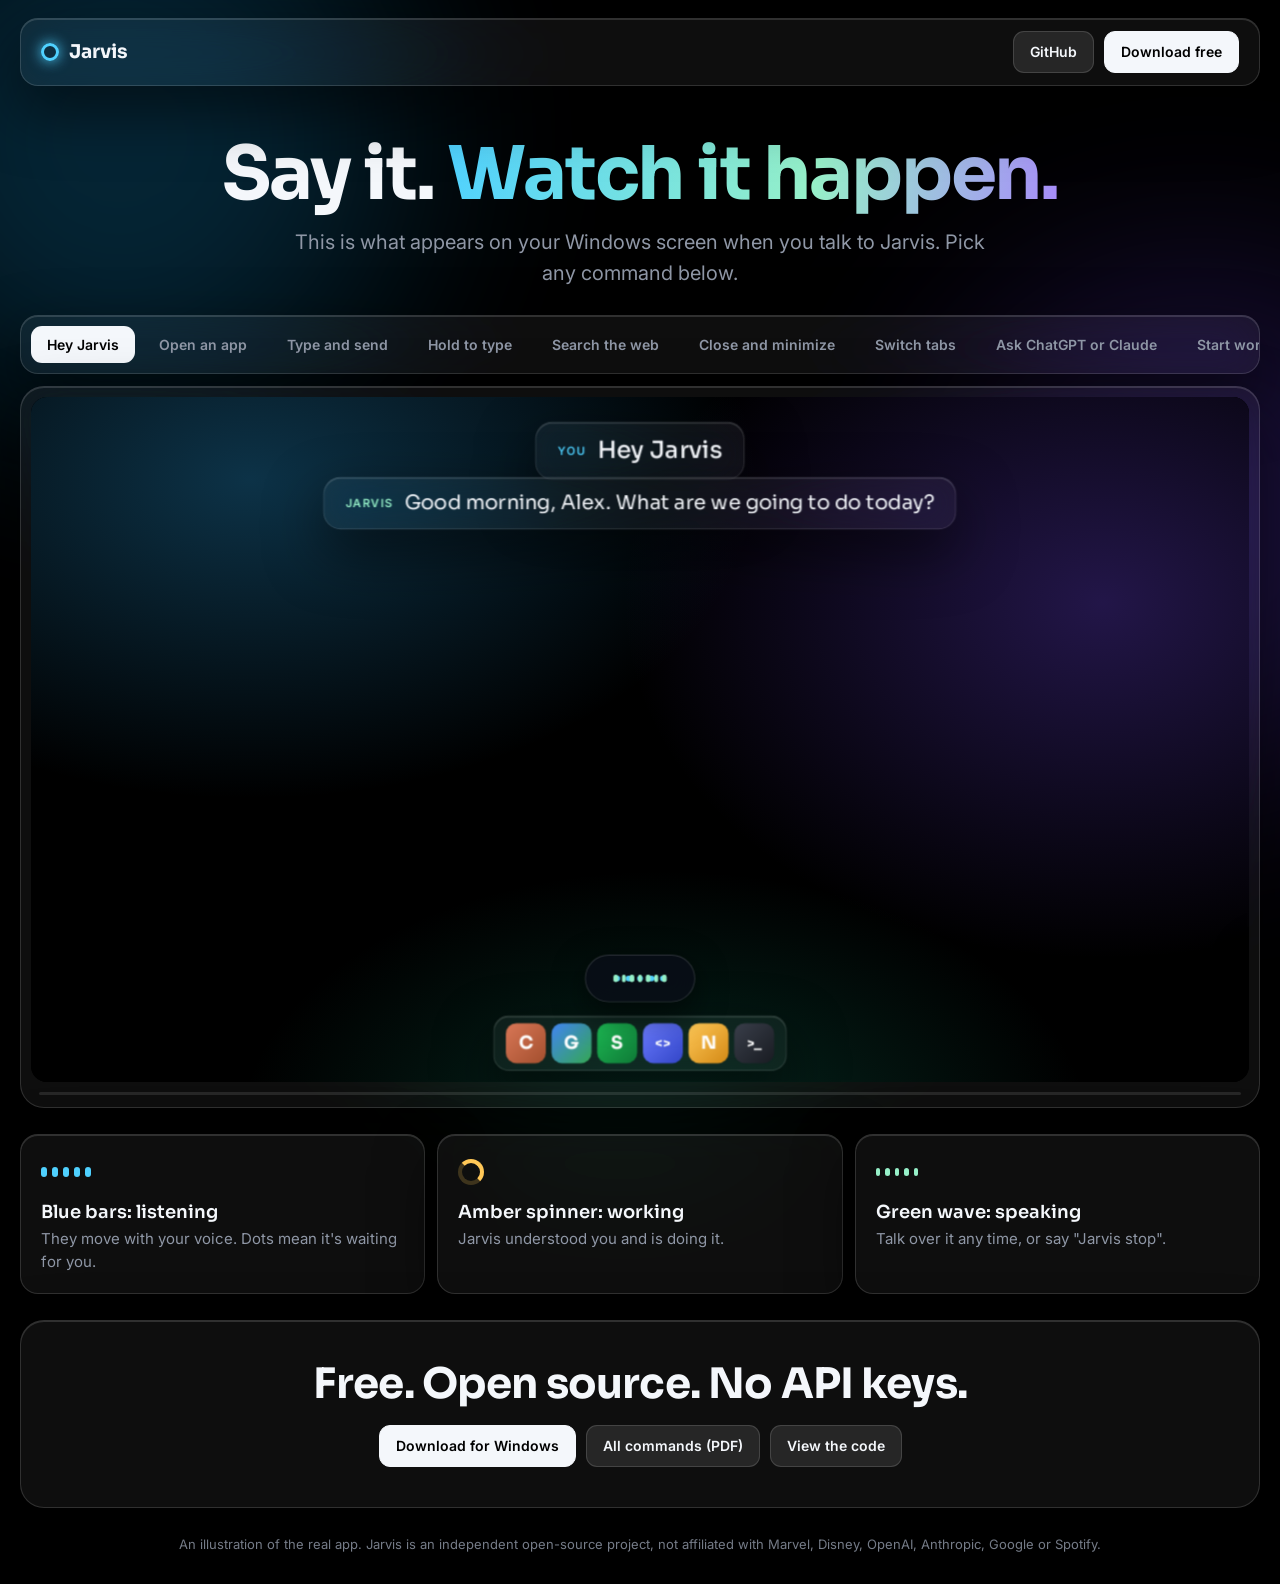
==== index.html @ 327cbf97 "Initial public release Co-Authored-By: Claude Opus 5.5 <noreply@anthropic.com>" ====
<!doctype html>
<html lang="en">
<head>
<meta charset="utf-8">
<meta name="viewport" content="width=device-width, initial-scale=1">
<title>How Jarvis works: a voice assistant for Windows</title>
<meta name="description" content="See what happens on your screen when you talk to Jarvis, the free open-source voice assistant for Windows.">
<meta property="og:title" content="See Jarvis in action">
<meta property="og:description" content="Say it. Watch it happen. A free, open-source voice assistant for Windows.">
<meta property="og:type" content="website">
<link rel="preconnect" href="https://fonts.googleapis.com">
<link rel="preconnect" href="https://fonts.gstatic.com" crossorigin>
<link href="https://fonts.googleapis.com/css2?family=Sora:wght@300;400;600;700&family=Inter:wght@400;500;600&display=swap" rel="stylesheet">
<style>
:root{--cyan:#4fd1ff;--amber:#ffc857;--mint:#96f0c8;--violet:#a78bfa;--text:#f4f7fb;--muted:#8f97a6;--glass:rgba(255,255,255,.055);--glass-2:rgba(255,255,255,.1);--edge:rgba(255,255,255,.14)}
*{box-sizing:border-box}
html{background:#000}
body{margin:0;background:#000;color:var(--text);font:400 16px/1.55 Inter,system-ui,sans-serif;overflow-x:hidden}
a{color:inherit;text-decoration:none}
.orb{position:fixed;border-radius:50%;filter:blur(110px);opacity:.34;pointer-events:none;z-index:0;animation:drift 22s ease-in-out infinite alternate}
.orb.a{width:560px;height:560px;background:#0f6d9c;left:-160px;top:-140px}
.orb.b{width:520px;height:520px;background:#4b2ea8;right:-180px;top:30vh;animation-delay:-8s}
.orb.c{width:420px;height:420px;background:#0d7a5f;left:32vw;bottom:-200px;animation-delay:-14s}
@keyframes drift{to{transform:translate(70px,50px) scale(1.14)}}
.page{position:relative;z-index:1;width:min(1240px,100% - 32px);margin-inline:auto}
.glass{background:var(--glass);border:1px solid var(--edge);backdrop-filter:blur(22px) saturate(1.4);-webkit-backdrop-filter:blur(22px) saturate(1.4);box-shadow:inset 0 1px 0 rgba(255,255,255,.14),0 24px 60px rgba(0,0,0,.55)}
nav{display:flex;justify-content:space-between;align-items:center;margin-top:18px;padding:12px 20px;border-radius:18px}
.brand{display:flex;gap:10px;align-items:center;font:700 19px Sora,sans-serif}
.dot{width:18px;height:18px;border-radius:50%;border:3.5px solid var(--cyan);box-shadow:0 0 14px var(--cyan)}
nav div.r{display:flex;gap:10px;align-items:center}
.btn{display:inline-block;padding:9px 16px;border-radius:11px;font-weight:600;font-size:14px;border:1px solid var(--edge);background:var(--glass-2)}
.btn:hover{border-color:var(--cyan)}
.btn.solid{background:var(--text);color:#000;border-color:var(--text)}
.btn.solid:hover{background:var(--cyan);border-color:var(--cyan)}
header.top{text-align:center;padding:50px 0 26px}
h1{font:700 clamp(38px,6.4vw,74px)/1.04 Sora,sans-serif;letter-spacing:-.03em;margin:0}
h1 span{background:linear-gradient(100deg,var(--cyan),var(--mint) 60%,var(--violet));-webkit-background-clip:text;background-clip:text;color:transparent}
header.top p{color:var(--muted);font-size:clamp(16px,2vw,20px);margin:14px auto 0;max-width:36em}

.rail{display:flex;gap:8px;overflow-x:auto;padding:10px;border-radius:18px;margin-bottom:12px;scrollbar-width:none}
.rail::-webkit-scrollbar{display:none}
.chip{flex:none;font:600 14px Inter,sans-serif;color:var(--muted);padding:9px 15px;border-radius:11px;border:1px solid transparent;background:none;cursor:pointer;white-space:nowrap}
.chip:hover{color:var(--text)}
.chip.on{color:#000;background:var(--text)}

.frame{border-radius:24px;padding:10px;position:relative}
.viewport{position:relative;width:100%;aspect-ratio:16/9;overflow:hidden;border-radius:16px;background:#000}
#stage{position:absolute;left:0;top:0;width:1280px;height:720px;transform-origin:0 0;overflow:hidden;background:radial-gradient(760px 480px at 18% 12%,rgba(30,120,170,.42),transparent 70%),radial-gradient(700px 520px at 88% 30%,rgba(95,60,200,.36),transparent 72%),radial-gradient(640px 400px at 52% 108%,rgba(20,140,110,.3),transparent 70%),#000}
.caps{display:none;padding:10px 8px 2px;min-height:78px}
.caps p{margin:0 0 4px;font:500 17px/1.3 Sora,sans-serif;opacity:0;transition:opacity .2s}
.caps p.on{opacity:1}
.caps small{display:inline-block;width:56px;font:600 11px Inter,sans-serif;letter-spacing:.08em;text-transform:uppercase}
.caps .y small{color:var(--cyan)}.caps .j small{color:var(--mint)}
.progress{height:3px;border-radius:3px;background:rgba(255,255,255,.1);margin:10px 8px 2px;overflow:hidden}
.progress i{display:block;height:100%;width:0;background:linear-gradient(90deg,var(--cyan),var(--mint))}

.taskbar{position:absolute;left:50%;bottom:12px;transform:translateX(-50%);display:flex;gap:6px;padding:7px 12px;border-radius:16px;z-index:40;height:58px;align-items:center}
.ico{position:relative;width:42px;height:42px;border-radius:11px;display:grid;place-items:center;font:700 19px Sora,sans-serif;color:#fff;transition:transform .25s,box-shadow .25s}
.ico::after{content:"";position:absolute;bottom:-5px;left:50%;width:0;height:3px;border-radius:3px;background:#fff;transform:translateX(-50%);transition:width .25s,background .25s}
.ico.run::after{width:7px;background:rgba(255,255,255,.55)}
.ico.act::after{width:18px;background:var(--cyan)}
.ico.bump{animation:bump .55s}
@keyframes bump{40%{transform:translateY(-11px) scale(1.12)}}

#pill{position:absolute;left:50%;bottom:84px;width:116px;height:50px;margin-left:-58px;border-radius:99px;z-index:60;background:rgba(9,14,24,.82);border:1px solid rgba(255,255,255,.16);backdrop-filter:blur(14px);box-shadow:0 10px 34px rgba(0,0,0,.6);display:grid;place-items:center;transition:opacity .25s,transform .25s;opacity:0;transform:translateY(10px) scale(.92)}
#pill.show{opacity:1;transform:none}
#pill>div{grid-area:1/1;display:flex;gap:6px;align-items:center;opacity:0;transition:opacity .15s}
#pill.quiet .bars,#pill.voice .bars,#pill.working .arc,#pill.speaking .wave{opacity:1}
.bars i{display:block;width:6px;height:6px;border-radius:6px;background:var(--cyan);transition:height .12s}
#pill.quiet .bars i{animation:breathe 1.5s ease-in-out infinite}
#pill.voice .bars i{animation:talk .42s ease-in-out infinite alternate}
.bars i:nth-child(2){animation-delay:.09s!important}.bars i:nth-child(3){animation-delay:.2s!important}.bars i:nth-child(4){animation-delay:.05s!important}.bars i:nth-child(5){animation-delay:.15s!important}
@keyframes breathe{50%{transform:scale(1.35);opacity:.7}}
@keyframes talk{from{height:8px}to{height:32px}}
.arc i{display:block;width:26px;height:26px;border-radius:50%;border:4px solid rgba(255,200,87,.2);border-top-color:var(--amber);border-right-color:var(--amber);animation:spin .75s linear infinite}
@keyframes spin{to{transform:rotate(360deg)}}
.wave{gap:4px!important}.wave i{display:block;width:4.5px;border-radius:5px;background:var(--mint);height:8px;animation:flow .7s ease-in-out infinite alternate}
.wave i:nth-child(1),.wave i:nth-child(7){animation-delay:.42s;--h:12px}.wave i:nth-child(2),.wave i:nth-child(6){animation-delay:.28s;--h:20px}.wave i:nth-child(3),.wave i:nth-child(5){animation-delay:.14s;--h:28px}.wave i:nth-child(4){--h:36px}
@keyframes flow{to{height:var(--h,20px)}}

.say{position:absolute;left:50%;z-index:70;display:flex;gap:12px;align-items:center;padding:13px 22px;border-radius:18px;max-width:880px;font:500 25px/1.3 Sora,sans-serif;opacity:0;transform:translate(-50%,-12px) scale(.97);transition:opacity .25s,transform .25s;white-space:nowrap}
.say.on{opacity:1;transform:translate(-50%,0)}
.say small{font:600 12px Inter,sans-serif;letter-spacing:.09em;text-transform:uppercase}
#you{top:26px}#you small{color:var(--cyan)}
#reply{top:84px;font-size:21px;font-weight:400}#reply small{color:var(--mint)}
.w{opacity:.2;transition:opacity .14s}.w.lit{opacity:1}

#key{position:absolute;left:44px;bottom:90px;z-index:65;padding:12px 18px;border-radius:13px;font:600 18px Sora,sans-serif;opacity:0;transform:translateY(12px);transition:opacity .25s,transform .13s,box-shadow .13s}
#key.show{opacity:1;transform:none}
#key.down{transform:translateY(6px);box-shadow:0 0 34px rgba(79,209,255,.7),inset 0 0 0 1.5px var(--cyan)}

.win{position:absolute;border-radius:16px;overflow:hidden;background:rgba(18,20,27,.68);border:1px solid var(--edge);backdrop-filter:blur(26px) saturate(1.5);box-shadow:inset 0 1px 0 rgba(255,255,255,.14),0 30px 70px rgba(0,0,0,.65);transition:transform .42s cubic-bezier(.2,.9,.25,1.05),opacity .32s,box-shadow .3s;display:flex;flex-direction:column}
.win.off{opacity:0;transform:translate(var(--tx),var(--ty)) scale(.08)}
.win.gone{opacity:0;transform:scale(.9)}
.win.front{box-shadow:inset 0 1px 0 rgba(255,255,255,.16),0 34px 90px rgba(0,0,0,.75),0 0 0 1px rgba(79,209,255,.34)}
.bar{display:flex;align-items:center;gap:9px;height:38px;padding:0 13px;flex:none;font:600 13.5px Inter,sans-serif;border-bottom:1px solid rgba(255,255,255,.08)}
.bar b{width:17px;height:17px;border-radius:5px;display:grid;place-items:center;font:700 10.5px Sora,sans-serif}
.ctl{margin-left:auto;display:flex;gap:15px;color:var(--muted);font-size:13px}
.body{flex:1;min-height:0;display:flex;flex-direction:column}

.chat{flex:1;padding:18px 26px;display:flex;flex-direction:column;justify-content:flex-end;gap:12px;min-height:0;overflow:hidden}
.msg{max-width:80%;padding:11px 15px;border-radius:14px;font-size:15.5px;animation:pop .3s}
.msg.u{align-self:flex-end;background:rgba(79,209,255,.18);border:1px solid rgba(79,209,255,.3)}
.msg.a{align-self:flex-start;background:rgba(255,255,255,.07);border:1px solid rgba(255,255,255,.09)}
@keyframes pop{from{opacity:0;transform:translateY(9px)}}
.box{margin:0 20px 18px;padding:13px 16px;border-radius:14px;background:rgba(255,255,255,.07);border:1px solid var(--edge);font-size:15.5px;min-height:49px;display:flex;align-items:center;flex:none}
.caret{display:inline-block;width:2px;height:19px;background:var(--cyan);margin-left:2px;animation:blink 1s steps(2) infinite}
@keyframes blink{50%{opacity:0}}
.ph{color:var(--muted)}
.tabs{display:flex;gap:4px;padding:7px 9px 0;flex:none}
.tab{padding:7px 15px;border-radius:9px 9px 0 0;font-size:13px;color:var(--muted);transition:background .25s,color .25s,opacity .3s,transform .3s}
.tab.on{background:rgba(255,255,255,.11);color:var(--text)}
.tab.flash{box-shadow:inset 0 0 0 1.5px var(--cyan);color:var(--text)}
.tab.bye{opacity:0;transform:scale(.8)}
.url{margin:8px 12px;padding:8px 14px;border-radius:9px;background:rgba(255,255,255,.07);font-size:14px;min-height:36px;flex:none}
.page-v{flex:1;padding:12px 24px;overflow:hidden}
.res{padding:9px 0;border-bottom:1px solid rgba(255,255,255,.07);animation:pop .35s both}
.res b{display:block;color:#8fd8ff;font-weight:500;font-size:16.5px}.res span{color:var(--muted);font-size:13.5px}
.code{flex:1;padding:16px 20px;font:13.5px/2 ui-monospace,Consolas,monospace;color:#b8c1d1}
.code i{font-style:normal;color:var(--violet)}.code u{text-decoration:none;color:var(--mint)}
.music{flex:1;display:grid;place-items:center;text-align:center;color:var(--muted);font-size:14px}
.music b{display:block;width:96px;height:96px;margin:0 auto 12px;border-radius:14px;background:linear-gradient(135deg,#1db954,#0a4a26)}

.toast{position:absolute;right:18px;bottom:88px;width:310px;padding:14px 17px;border-radius:15px;z-index:66;transform:translateX(350px);transition:transform .45s cubic-bezier(.2,.9,.25,1.1)}
.toast.on{transform:none}
.toast b{display:block;font-size:13px;color:var(--amber);margin-bottom:3px}
.clock{position:absolute;top:150px;left:50%;transform:translateX(-50%);font:300 66px Sora,sans-serif;opacity:0;transition:opacity .3s;z-index:30;text-shadow:0 0 34px rgba(79,209,255,.5)}
.clock.on{opacity:1}

.legend{display:grid;grid-template-columns:repeat(3,1fr);gap:12px;margin:26px 0}
.legend div.c{padding:20px;border-radius:18px}
.legend h3{font:600 18px Sora,sans-serif;margin:12px 0 4px}.legend p{margin:0;color:var(--muted);font-size:15px}
.mini{display:flex;gap:5px;height:34px;align-items:center}
.mini.l i{width:6px;border-radius:6px;background:var(--cyan);animation:talk .42s ease-in-out infinite alternate;height:10px}
.mini.l i:nth-child(2){animation-delay:.1s}.mini.l i:nth-child(3){animation-delay:.22s}.mini.l i:nth-child(4){animation-delay:.05s}.mini.l i:nth-child(5){animation-delay:.16s}
.mini.w2 i{width:4.5px;border-radius:5px;background:var(--mint);height:8px;animation:flow .7s ease-in-out infinite alternate}
.mini.w2 i:nth-child(1),.mini.w2 i:nth-child(5){--h:12px;animation-delay:.3s}.mini.w2 i:nth-child(2),.mini.w2 i:nth-child(4){--h:22px;animation-delay:.15s}.mini.w2 i:nth-child(3){--h:32px}
.cta{text-align:center;padding:40px 22px;border-radius:24px;margin-bottom:26px}
.cta h2{font:700 clamp(26px,4vw,42px)/1.1 Sora,sans-serif;margin:0 0 18px;letter-spacing:-.02em}
.cta div{display:flex;gap:10px;justify-content:center;flex-wrap:wrap}
footer{color:var(--muted);font-size:13px;text-align:center;padding:0 0 30px}
@media(max-width:760px){.caps{display:block}#you,#reply{display:none}.legend{grid-template-columns:1fr}header.top{padding:34px 0 18px}nav .hide{display:none}}
@media(prefers-reduced-motion:reduce){.orb,.bars i,.wave i,.arc i,.mini i{animation:none!important}.win,.say,#pill,.toast{transition:none}}
</style>
</head>
<body>
<div class="orb a"></div><div class="orb b"></div><div class="orb c"></div>
<div class="page">
  <nav class="glass">
    <a class="brand" href="#"><span class="dot"></span>Jarvis</a>
    <div class="r">
      <a class="btn hide" href="https://github.com/gokuldas439/voice-jarvis">GitHub</a>
      <a class="btn solid" href="https://github.com/gokuldas439/voice-jarvis/releases/latest/download/Jarvis-Setup.exe">Download free</a>
    </div>
  </nav>
  <header class="top">
    <h1>Say it. <span>Watch it happen.</span></h1>
    <p>This is what appears on your Windows screen when you talk to Jarvis. Pick any command below.</p>
  </header>

  <div class="rail glass" id="rail" role="tablist" aria-label="Choose a command to watch"></div>
  <div class="frame glass">
    <div class="viewport" id="viewport">
      <div id="stage" aria-hidden="true">
        <div class="clock" id="clock"></div>
        <div id="wins"></div>
        <div class="say glass" id="you"><small>You</small><span id="youT"></span></div>
        <div class="say glass" id="reply"><small>Jarvis</small><span id="replyT"></span></div>
        <div class="glass" id="key">Right Ctrl</div>
        <div class="toast glass" id="toast"><b>Reminder</b><span id="toastT"></span></div>
        <div id="pill"><div class="bars"><i></i><i></i><i></i><i></i><i></i></div><div class="arc"><i></i></div><div class="wave"><i></i><i></i><i></i><i></i><i></i><i></i><i></i></div></div>
        <div class="taskbar glass" id="taskbar"></div>
      </div>
    </div>
    <div class="caps" aria-live="polite"><p class="y" id="capY"><small>You</small><span></span></p><p class="j" id="capJ"><small>Jarvis</small><span></span></p></div>
    <div class="progress"><i id="prog"></i></div>
  </div>

  <section class="legend">
    <div class="c glass"><div class="mini l"><i></i><i></i><i></i><i></i><i></i></div><h3>Blue bars: listening</h3><p>They move with your voice. Dots mean it's waiting for you.</p></div>
    <div class="c glass"><div class="mini"><div class="arc"><i></i></div></div><h3>Amber spinner: working</h3><p>Jarvis understood you and is doing it.</p></div>
    <div class="c glass"><div class="mini w2"><i></i><i></i><i></i><i></i><i></i></div><h3>Green wave: speaking</h3><p>Talk over it any time, or say "Jarvis stop".</p></div>
  </section>

  <section class="cta glass">
    <h2>Free. Open source. No API keys.</h2>
    <div>
      <a class="btn solid" href="https://github.com/gokuldas439/voice-jarvis/releases/latest/download/Jarvis-Setup.exe">Download for Windows</a>
      <a class="btn" href="https://github.com/gokuldas439/voice-jarvis/blob/main/docs/Jarvis-Commands.pdf">All commands (PDF)</a>
      <a class="btn" href="https://github.com/gokuldas439/voice-jarvis">View the code</a>
    </div>
  </section>
  <footer>An illustration of the real app. Jarvis is an independent open-source project, not affiliated with Marvel, Disney, OpenAI, Anthropic, Google or Spotify.</footer>
</div>

<script>
const $ = s => document.querySelector(s);
const STOP = Symbol('stop');
let token = 0;
const sleep = ms => { const t = token; return new Promise((ok, no) => setTimeout(() => t === token ? ok() : no(STOP), ms)); };
const APPS = {
  claude:  {l:'C', c:'linear-gradient(135deg,#d97757,#a4502f)', n:'Claude'},
  chrome:  {l:'G', c:'linear-gradient(135deg,#4285f4,#34a853)', n:'Chrome'},
  spotify: {l:'S', c:'linear-gradient(135deg,#1db954,#0f7a37)', n:'Spotify'},
  code:    {l:'<>', c:'linear-gradient(135deg,#6b7cff,#3346c8)', n:'Code editor'},
  notes:   {l:'N', c:'linear-gradient(135deg,#ffc857,#d48a16)', n:'Notes'},
  term:    {l:'>_', c:'linear-gradient(135deg,#3a3f4b,#191c22)', n:'Terminal'},
};
const open = {};
const bar = $('#taskbar');
Object.entries(APPS).forEach(([id, a]) => { const d = document.createElement('div'); d.className = 'ico'; d.id = 'i-' + id; d.textContent = a.l; d.style.background = a.c; d.style.fontSize = a.l.length > 1 ? '14px' : ''; bar.append(d); });

function setPill(state) { const p = $('#pill'); p.className = state ? 'show ' + state : ''; }
function hideSay() { $('#you').classList.remove('on'); $('#reply').classList.remove('on'); }
async function you(text) {
  $('#reply').classList.remove('on');
  const span = $('#youT'); span.innerHTML = text.split(' ').map(w => `<span class="w">${w}</span>`).join(' ');
  $('#you').classList.add('on'); setPill('voice');
  await sleep(180);
  for (const w of span.children) { w.classList.add('lit'); await sleep(Math.max(150, w.textContent.length * 48)); }
  await sleep(260);
}
async function think(ms = 520) { setPill('working'); await sleep(ms); }
async function jarvis(text, hold) {
  $('#replyT').textContent = text; $('#reply').classList.add('on'); setPill('speaking');
  await sleep(hold || Math.max(1100, text.length * 58));
  setPill('quiet');
}
function iconPoint(id) { const i = $('#i-' + id); return { x: i.offsetLeft + bar.offsetLeft - bar.offsetWidth / 2 + 21, y: 720 - 40 }; }
function focusWin(id) { Object.keys(open).forEach(k => { open[k].el.classList.toggle('front', k === id); $('#i-' + k).classList.toggle('act', k === id); open[k].el.style.zIndex = k === id ? 20 : 10; }); }
function makeWin(id, x, y, w, h, body, instant, title) {
  const a = APPS[id], el = document.createElement('div');
  el.className = 'win'; el.style.cssText = `left:${x}px;top:${y}px;width:${w}px;height:${h}px;z-index:20`;
  const p = iconPoint(id); el.style.setProperty('--tx', (p.x - x - w / 2) + 'px'); el.style.setProperty('--ty', (p.y - y - h / 2) + 'px');
  el.innerHTML = `<div class="bar"><b style="background:${a.c}">${a.l.length > 1 ? '' : a.l}</b>${title || a.n}<span class="ctl"><span>&#8211;</span><span>&#9633;</span><span>&#10005;</span></span></div><div class="body">${body}</div>`;
  if (!instant) el.classList.add('off');
  $('#wins').append(el); open[id] = { el, id };
  $('#i-' + id).classList.add('run');
  return el;
}
async function openWin(id, x, y, w, h, body, title) {
  const ic = $('#i-' + id); ic.classList.remove('bump'); void ic.offsetWidth; ic.classList.add('bump');
  await sleep(240);
  const el = makeWin(id, x, y, w, h, body, false, title);
  void el.offsetWidth; el.classList.remove('off'); focusWin(id);
  await sleep(480); return el;
}
function instant(id, x, y, w, h, body, title) { const el = makeWin(id, x, y, w, h, body, true, title); focusWin(id); return el; }
async function closeWin(id) { const o = open[id]; if (!o) return; o.el.classList.add('gone'); $('#i-' + id).classList.remove('run', 'act'); await sleep(340); o.el.remove(); delete open[id]; }
async function minWin(id) { const o = open[id]; o.el.classList.add('off'); $('#i-' + id).classList.remove('act'); await sleep(450); }
async function typeInto(el, text, speed = 30) {
  el.innerHTML = '<span></span><i class="caret"></i>'; const s = el.firstChild;
  for (const ch of text) { s.textContent += ch; await sleep(speed); }
}
const chatHTML = `<div class="chat"></div><div class="box"><span class="ph">Reply to Claude...</span></div>`;
const browserHTML = (tabs, on) => `<div class="tabs">${tabs.map((t, i) => `<div class="tab${i === on ? ' on' : ''}" data-t="${t}">${t}</div>`).join('')}</div><div class="url">google.com</div><div class="page-v"></div>`;
const codeHTML = name => `<div class="code"><i>import</i> { login } <i>from</i> <u>'./${name}/auth'</u><br><br><i>export async function</i> start() {<br>&nbsp;&nbsp;<i>await</i> login()<br>}</div>`;
function addMsg(win, cls, text) { const m = document.createElement('div'); m.className = 'msg ' + cls; m.textContent = text; win.querySelector('.chat').append(m); return m; }

const scenes = [
  {id:'wake', label:'Hey Jarvis', run: async () => {
    await sleep(500);
    await you('Hey Jarvis');
    await sleep(160); await jarvis('Good morning, Alex. What are we going to do today?');
    await sleep(1400);
  }},
  {id:'open', label:'Open an app', run: async () => {
    setPill('quiet'); await sleep(450);
    await you('Open Claude'); await think();
    $('#replyT').textContent = 'Opening Claude.'; $('#reply').classList.add('on'); setPill('speaking');
    const w = await openWin('claude', 250, 142, 780, 436, chatHTML);
    addMsg(w, 'a', 'Hi! How can I help you today?');
    await sleep(1000); setPill('quiet'); await sleep(900);
  }},
  {id:'type', label:'Type and send', run: async () => {
    const w = instant('claude', 250, 142, 780, 436, chatHTML); addMsg(w, 'a', 'Hi! How can I help you today?');
    setPill('quiet'); await sleep(500);
    await you('Type'); await jarvis('Go ahead.', 650);
    await you('Fix the login page and add tests');
    setPill('working'); hideSay();
    const box = w.querySelector('.box'); await typeInto(box, 'Fix the login page and add tests.');
    setPill('quiet'); await sleep(750);
    await you('Send it'); await think(300);
    const text = box.querySelector('span').textContent; box.innerHTML = '<span class="ph">Reply to Claude...</span>';
    addMsg(w, 'u', text); $('#replyT').textContent = 'Sent.'; $('#reply').classList.add('on'); setPill('speaking');
    await sleep(900); setPill('quiet');
    addMsg(w, 'a', "On it. I'll start with the login form validation."); await sleep(1500);
  }},
  {id:'hold', label:'Hold to type', run: async () => {
    const w = instant('notes', 300, 142, 680, 420, `<div class="box" style="margin:18px;align-items:flex-start;flex:1"><span class="ph">Meeting notes</span></div>`);
    await sleep(500); $('#key').classList.add('show'); await sleep(420); $('#key').classList.add('down');
    await you('Remind the team the launch moves to Friday'); await sleep(200);
    $('#key').classList.remove('down'); setPill('working'); hideSay();
    await typeInto(w.querySelector('.box'), 'Remind the team the launch moves to Friday.', 26);
    setPill(''); await sleep(1500);
  }},
  {id:'search', label:'Search the web', run: async () => {
    setPill('quiet'); await sleep(450);
    await you('Search for best laptops under 60000'); await think();
    $('#replyT').textContent = 'Searching now.'; $('#reply').classList.add('on'); setPill('speaking');
    const w = await openWin('chrome', 210, 142, 860, 436, browserHTML(['best laptops under 60000'], 0));
    await typeInto(w.querySelector('.url'), 'google.com/search?q=best+laptops+under+60000', 13);
    const page = w.querySelector('.page-v'); setPill('quiet');
    for (const [t, s] of [['Best laptops under 60,000 this year','reviews, prices and comparisons'],['Top picks for students and work','updated buying guide'],['Compare laptops by battery and weight','side-by-side specs']]) {
      page.insertAdjacentHTML('beforeend', `<div class="res"><b>${t}</b><span>${s}</span></div>`); await sleep(260);
    }
    await sleep(1700);
  }},
  {id:'close', label:'Close and minimize', run: async () => {
    instant('spotify', 150, 146, 450, 400, `<div class="music"><div><b></b>Now playing</div></div>`);
    const w = instant('claude', 620, 142, 540, 436, chatHTML); addMsg(w, 'a', 'Anything else?');
    setPill('quiet'); await sleep(550);
    await you('Minimize Claude'); await think(300); $('#replyT').textContent = 'Done.'; $('#reply').classList.add('on'); setPill('speaking');
    await minWin('claude'); focusWin('spotify'); await sleep(650); setPill('quiet'); await sleep(350);
    await you('Close Spotify'); await think(300); $('#replyT').textContent = 'Closing Spotify.'; $('#reply').classList.add('on'); setPill('speaking');
    await closeWin('spotify'); await sleep(900); setPill('quiet'); await sleep(350);
    await you('Open Claude'); await think(280);
    const o = open.claude; o.el.classList.remove('off'); focusWin('claude'); $('#replyT').textContent = 'Right away.'; $('#reply').classList.add('on'); setPill('speaking');
    await sleep(1400); setPill('quiet'); await sleep(500);
  }},
  {id:'tab', label:'Switch tabs', run: async () => {
    const w = instant('chrome', 210, 142, 860, 436, browserHTML(['Docs','Pull requests','Gmail','News'], 0));
    w.querySelector('.url').textContent = 'docs.example.com';
    w.querySelector('.page-v').innerHTML = `<div class="res"><b>Project documentation</b><span>Getting started</span></div>`;
    setPill('quiet'); await sleep(550);
    await you('Go to the Gmail tab'); await think(300);
    const tabs = [...w.querySelectorAll('.tab')], g = tabs[2];
    g.classList.add('flash'); await sleep(420);
    tabs.forEach(t => t.classList.remove('on')); g.classList.remove('flash'); g.classList.add('on');
    w.querySelector('.url').textContent = 'mail.google.com';
    w.querySelector('.page-v').innerHTML = `<div class="res"><b>Your invoice is ready</b><span>Billing</span></div><div class="res"><b>Team lunch on Friday?</b><span>Priya</span></div>`;
    setPill('quiet'); await sleep(900);
    await you('Close the News tab'); await think(280);
    tabs[3].classList.add('flash'); await sleep(300); tabs[3].classList.add('bye'); setPill('quiet'); await sleep(1400);
  }},
  {id:'ask', label:'Ask ChatGPT or Claude', run: async () => {
    const w = instant('claude', 250, 142, 780, 436, chatHTML); setPill('quiet'); await sleep(450);
    await you('Ask Claude what is an SIP'); await think(280);
    $('#replyT').textContent = 'Asking Claude.'; $('#reply').classList.add('on'); setPill('speaking');
    const box = w.querySelector('.box'); await typeInto(box, 'What is an SIP?', 28); await sleep(260);
    addMsg(w, 'u', 'What is an SIP?'); box.innerHTML = '<span class="ph">Reply to Claude...</span>'; setPill('working'); $('#reply').classList.remove('on'); await sleep(600);
    const m = addMsg(w, 'a', ''); const answer = 'An SIP lets you invest a fixed amount every month. It smooths out market ups and downs over time.';
    for (const ch of answer) { m.textContent += ch; await sleep(14); if (m.textContent === 'An SIP lets you invest a fixed amount every month.') { $('#replyT').textContent = 'An SIP lets you invest a fixed amount every month.'; $('#reply').classList.add('on'); setPill('speaking'); } }
    await sleep(1400); $('#replyT').textContent = 'It smooths out market ups and downs over time.'; await sleep(2000); setPill('quiet'); await sleep(400);
  }},
  {id:'work', label:'Start work', run: async () => {
    setPill('quiet'); await sleep(450);
    await you('Start work'); await think(300);
    $('#replyT').textContent = 'Getting your workspace ready.'; $('#reply').classList.add('on'); setPill('speaking');
    await openWin('code', 70, 176, 520, 390, codeHTML('frontend'), 'frontend');
    await sleep(260); const c = await openWin('term', 690, 176, 520, 190, `<div class="code">&gt; git status<br><u>On main. Nothing to commit.</u></div>`, 'Terminal');
    await sleep(260); await openWin('chrome', 690, 382, 520, 222, browserHTML(['Dashboard'], 0), 'Chrome: Work profile');
    await sleep(1500); setPill('quiet'); await sleep(700);
  }},
  {id:'remind', label:'Reminders', run: async () => {
    setPill('quiet'); await sleep(450);
    await you('Remind me in 20 minutes to call Rahul'); await think(280); await jarvis("I'll remind you at 9:50 AM.", 1500);
    setPill(''); hideSay();
    const clock = $('#clock'); clock.classList.add('on');
    for (let m = 30; m <= 50; m += 2) { clock.textContent = `9:${m} AM`; await sleep(120); }
    $('#toastT').textContent = 'Call Rahul'; $('#toast').classList.add('on');
    await jarvis('Reminder: Call Rahul.', 1900); setPill(''); await sleep(600);
  }},
  {id:'stop', label:'Jarvis stop', run: async () => {
    setPill('quiet'); await sleep(350);
    $('#replyT').textContent = 'Here is a long answer that goes on and on about many different things...'; $('#reply').classList.add('on'); setPill('speaking');
    await sleep(1500); await you('Jarvis stop'); $('#reply').classList.remove('on');
    setPill('working'); await sleep(160); await jarvis('Very well.', 700); hideSay(); setPill(''); await sleep(1500);
  }},
];

function mirror(source, target) {
  const update = () => { target.classList.toggle('on', source.classList.contains('on')); target.lastChild.textContent = source.lastChild.textContent; };
  new MutationObserver(update).observe(source, { attributes: true, childList: true, subtree: true, characterData: true });
}
mirror($('#you'), $('#capY')); mirror($('#reply'), $('#capJ'));
const rail = $('#rail');
scenes.forEach((s, i) => { const b = document.createElement('button'); b.className = 'chip'; b.textContent = s.label; b.onclick = () => play(i); rail.append(b); });

function reset() {
  $('#wins').innerHTML = ''; Object.keys(open).forEach(k => delete open[k]);
  document.querySelectorAll('.ico').forEach(i => i.classList.remove('run', 'act', 'bump'));
  setPill(''); hideSay(); $('#key').className = 'glass'; $('#toast').classList.remove('on'); $('#clock').classList.remove('on');
}
async function play(i) {
  const mine = ++token; reset();
  [...rail.children].forEach((c, n) => c.classList.toggle('on', n === i));
  rail.children[i].scrollIntoView({ block: 'nearest', inline: 'center', behavior: 'smooth' });
  history.replaceState(null, '', '#' + scenes[i].id);
  const prog = $('#prog'); prog.style.transition = 'none'; prog.style.width = ((i + .001) / scenes.length * 100) + '%';
  try {
    await scenes[i].run();
    prog.style.transition = 'width .5s'; prog.style.width = ((i + 1) / scenes.length * 100) + '%';
    await sleep(900);
  } catch (e) { if (e !== STOP) throw e; return; }
  if (mine === token) play((i + 1) % scenes.length);
}
const vp = $('#viewport'), stage = $('#stage');
new ResizeObserver(() => { stage.style.transform = `scale(${vp.clientWidth / 1280})`; }).observe(vp);
const start = scenes.findIndex(s => '#' + s.id === location.hash);
play(start < 0 ? 0 : start);
</script>
</body>
</html>
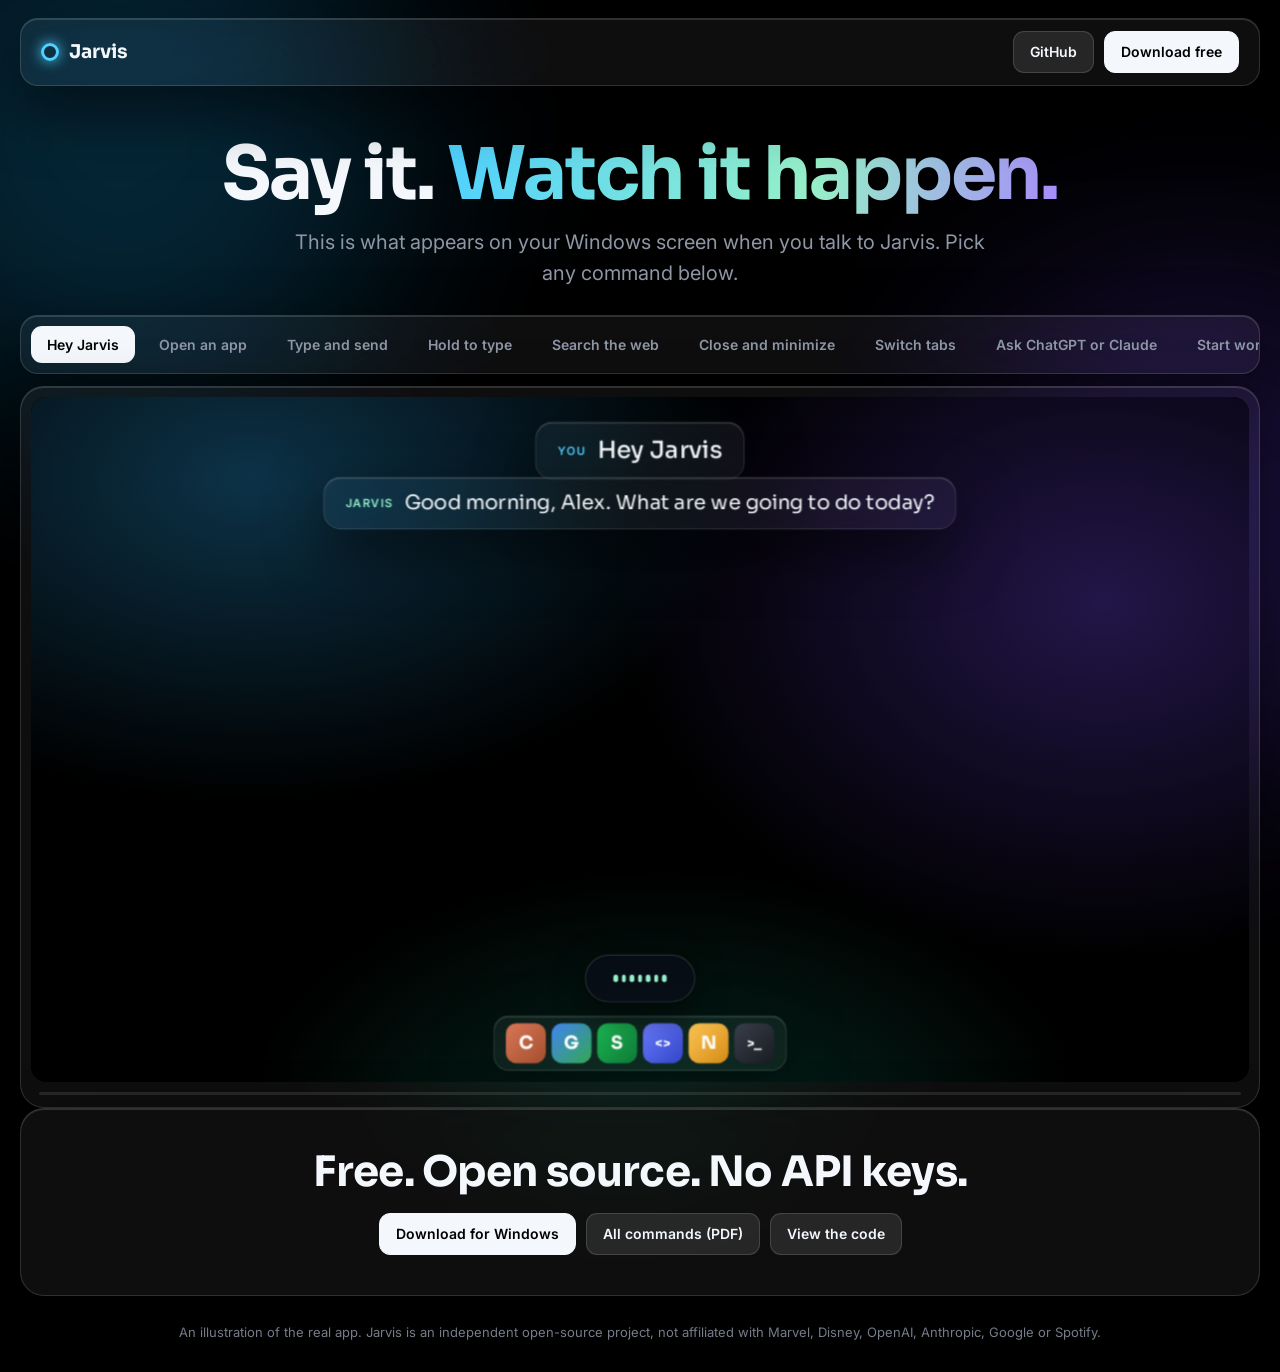
==== commit 2760f834: "Rebuild the website with a download page and move details to the command sheet Co-Authored-By: Claud" ====
--- a/index.html
+++ b/index.html
@@ -127,20 +127,17 @@
 .clock{position:absolute;top:150px;left:50%;transform:translateX(-50%);font:300 66px Sora,sans-serif;opacity:0;transition:opacity .3s;z-index:30;text-shadow:0 0 34px rgba(79,209,255,.5)}
 .clock.on{opacity:1}
 
-.legend{display:grid;grid-template-columns:repeat(3,1fr);gap:12px;margin:26px 0}
-.legend div.c{padding:20px;border-radius:18px}
-.legend h3{font:600 18px Sora,sans-serif;margin:12px 0 4px}.legend p{margin:0;color:var(--muted);font-size:15px}
-.mini{display:flex;gap:5px;height:34px;align-items:center}
-.mini.l i{width:6px;border-radius:6px;background:var(--cyan);animation:talk .42s ease-in-out infinite alternate;height:10px}
-.mini.l i:nth-child(2){animation-delay:.1s}.mini.l i:nth-child(3){animation-delay:.22s}.mini.l i:nth-child(4){animation-delay:.05s}.mini.l i:nth-child(5){animation-delay:.16s}
-.mini.w2 i{width:4.5px;border-radius:5px;background:var(--mint);height:8px;animation:flow .7s ease-in-out infinite alternate}
-.mini.w2 i:nth-child(1),.mini.w2 i:nth-child(5){--h:12px;animation-delay:.3s}.mini.w2 i:nth-child(2),.mini.w2 i:nth-child(4){--h:22px;animation-delay:.15s}.mini.w2 i:nth-child(3){--h:32px}
 .cta{text-align:center;padding:40px 22px;border-radius:24px;margin-bottom:26px}
 .cta h2{font:700 clamp(26px,4vw,42px)/1.1 Sora,sans-serif;margin:0 0 18px;letter-spacing:-.02em}
 .cta div{display:flex;gap:10px;justify-content:center;flex-wrap:wrap}
 footer{color:var(--muted);font-size:13px;text-align:center;padding:0 0 30px}
-@media(max-width:760px){.caps{display:block}#you,#reply{display:none}.legend{grid-template-columns:1fr}header.top{padding:34px 0 18px}nav .hide{display:none}}
-@media(prefers-reduced-motion:reduce){.orb,.bars i,.wave i,.arc i,.mini i{animation:none!important}.win,.say,#pill,.toast{transition:none}}
+@media(max-width:760px){.caps{display:block}#you,#reply{display:none}header.top{padding:34px 0 18px}nav .hide{display:none}}
+@media(prefers-reduced-motion:reduce){.orb,.bars i,.wave i,.arc i{animation:none!important}.win,.say,#pill,.toast{transition:none}}
+body.embed .orb,body.embed nav,body.embed header.top,body.embed .cta,body.embed footer{display:none}
+body.embed .page{width:100%}
+body.embed .frame{background:none;border:0;box-shadow:none;backdrop-filter:none;-webkit-backdrop-filter:none;padding:0}
+body.embed .rail{margin-top:0}
+body.embed,html:has(body.embed){background:transparent}
 </style>
 </head>
 <body>
@@ -176,12 +173,6 @@
     <div class="progress"><i id="prog"></i></div>
   </div>
 
-  <section class="legend">
-    <div class="c glass"><div class="mini l"><i></i><i></i><i></i><i></i><i></i></div><h3>Blue bars: listening</h3><p>They move with your voice. Dots mean it's waiting for you.</p></div>
-    <div class="c glass"><div class="mini"><div class="arc"><i></i></div></div><h3>Amber spinner: working</h3><p>Jarvis understood you and is doing it.</p></div>
-    <div class="c glass"><div class="mini w2"><i></i><i></i><i></i><i></i><i></i></div><h3>Green wave: speaking</h3><p>Talk over it any time, or say "Jarvis stop".</p></div>
-  </section>
-
   <section class="cta glass">
     <h2>Free. Open source. No API keys.</h2>
     <div>
@@ -194,6 +185,11 @@
 </div>
 
 <script>
+if (location.search.includes('embed')) {
+  document.body.classList.add('embed');
+  const tell = () => parent.postMessage({ demoHeight: document.documentElement.scrollHeight }, '*');
+  new ResizeObserver(tell).observe(document.body); addEventListener('load', tell);
+}
 const $ = s => document.querySelector(s);
 const STOP = Symbol('stop');
 let token = 0;
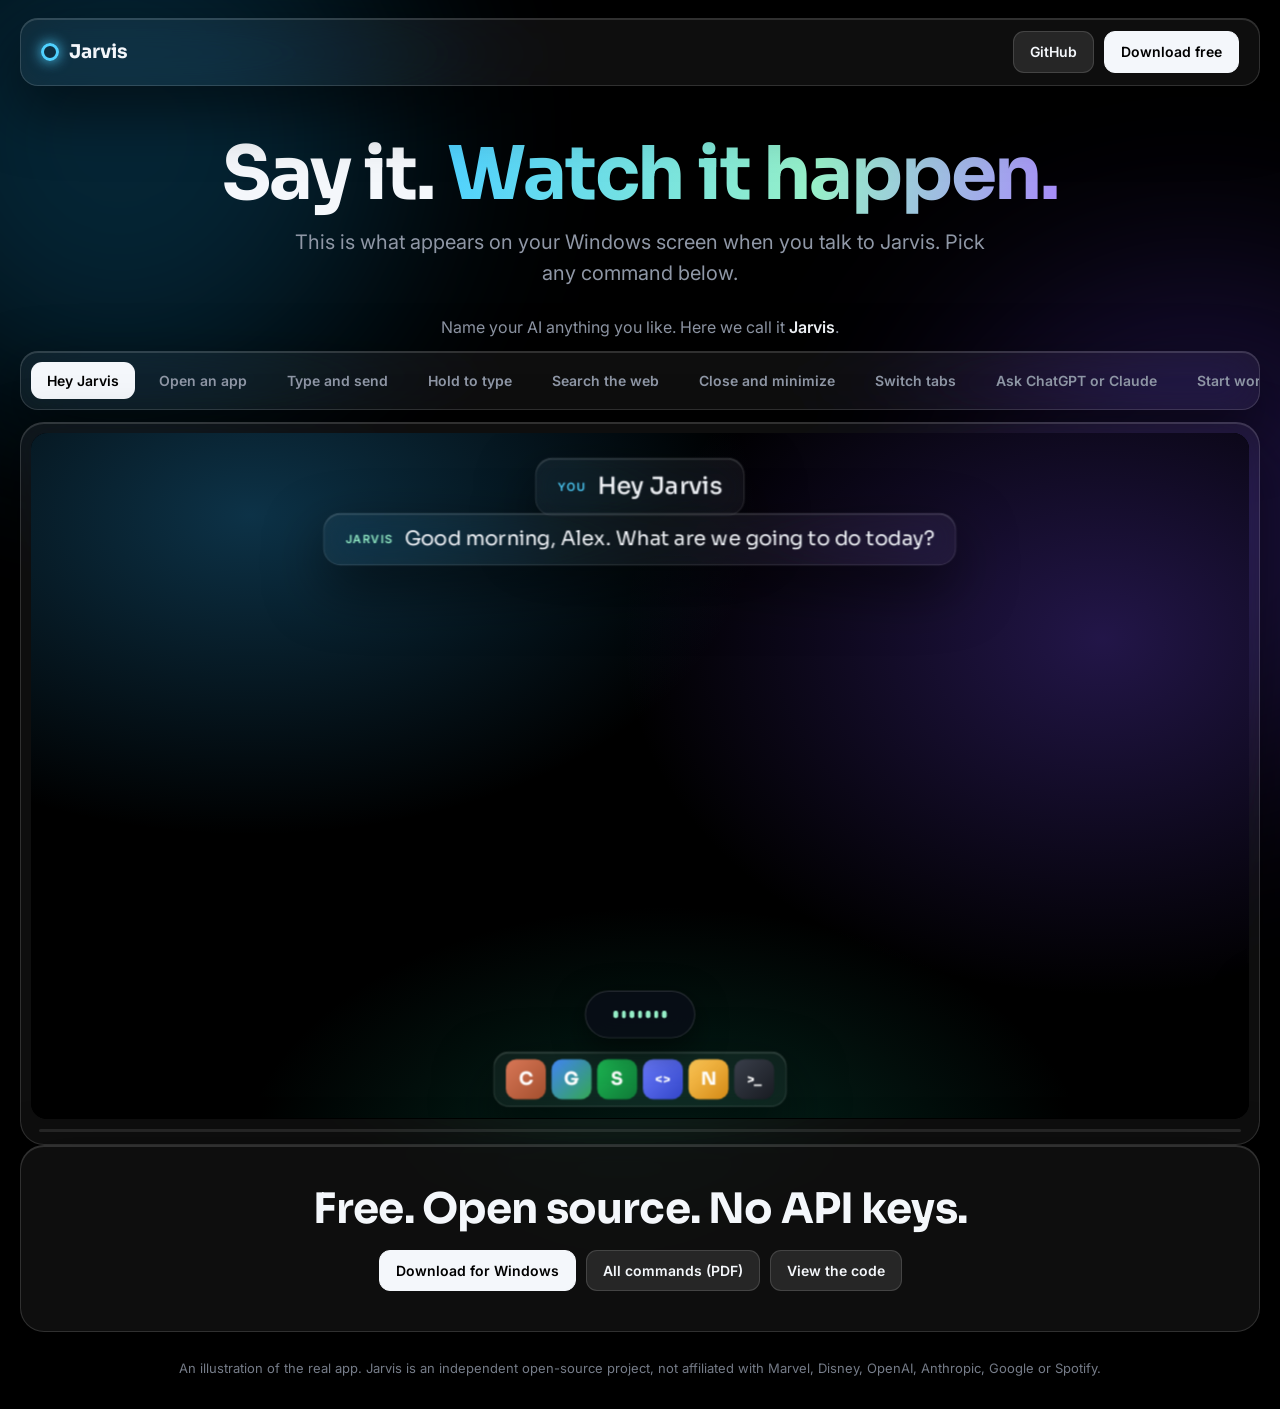
==== commit 991e5030: "Let people choose their assistant's name during setup Co-Authored-By: Claude Opus 5.5 <noreply@anthr" ====
--- a/index.html
+++ b/index.html
@@ -37,6 +37,8 @@
 h1 span{background:linear-gradient(100deg,var(--cyan),var(--mint) 60%,var(--violet));-webkit-background-clip:text;background-clip:text;color:transparent}
 header.top p{color:var(--muted);font-size:clamp(16px,2vw,20px);margin:14px auto 0;max-width:36em}
 
+.nameit{text-align:center;color:var(--muted);font-size:16px;margin:0 0 12px}
+.nameit b{color:var(--text);font-weight:600}
 .rail{display:flex;gap:8px;overflow-x:auto;padding:10px;border-radius:18px;margin-bottom:12px;scrollbar-width:none}
 .rail::-webkit-scrollbar{display:none}
 .chip{flex:none;font:600 14px Inter,sans-serif;color:var(--muted);padding:9px 15px;border-radius:11px;border:1px solid transparent;background:none;cursor:pointer;white-space:nowrap}
@@ -155,6 +157,7 @@
     <p>This is what appears on your Windows screen when you talk to Jarvis. Pick any command below.</p>
   </header>
 
+  <p class="nameit">Name your AI anything you like. Here we call it <b>Jarvis</b>.</p>
   <div class="rail glass" id="rail" role="tablist" aria-label="Choose a command to watch"></div>
   <div class="frame glass">
     <div class="viewport" id="viewport">
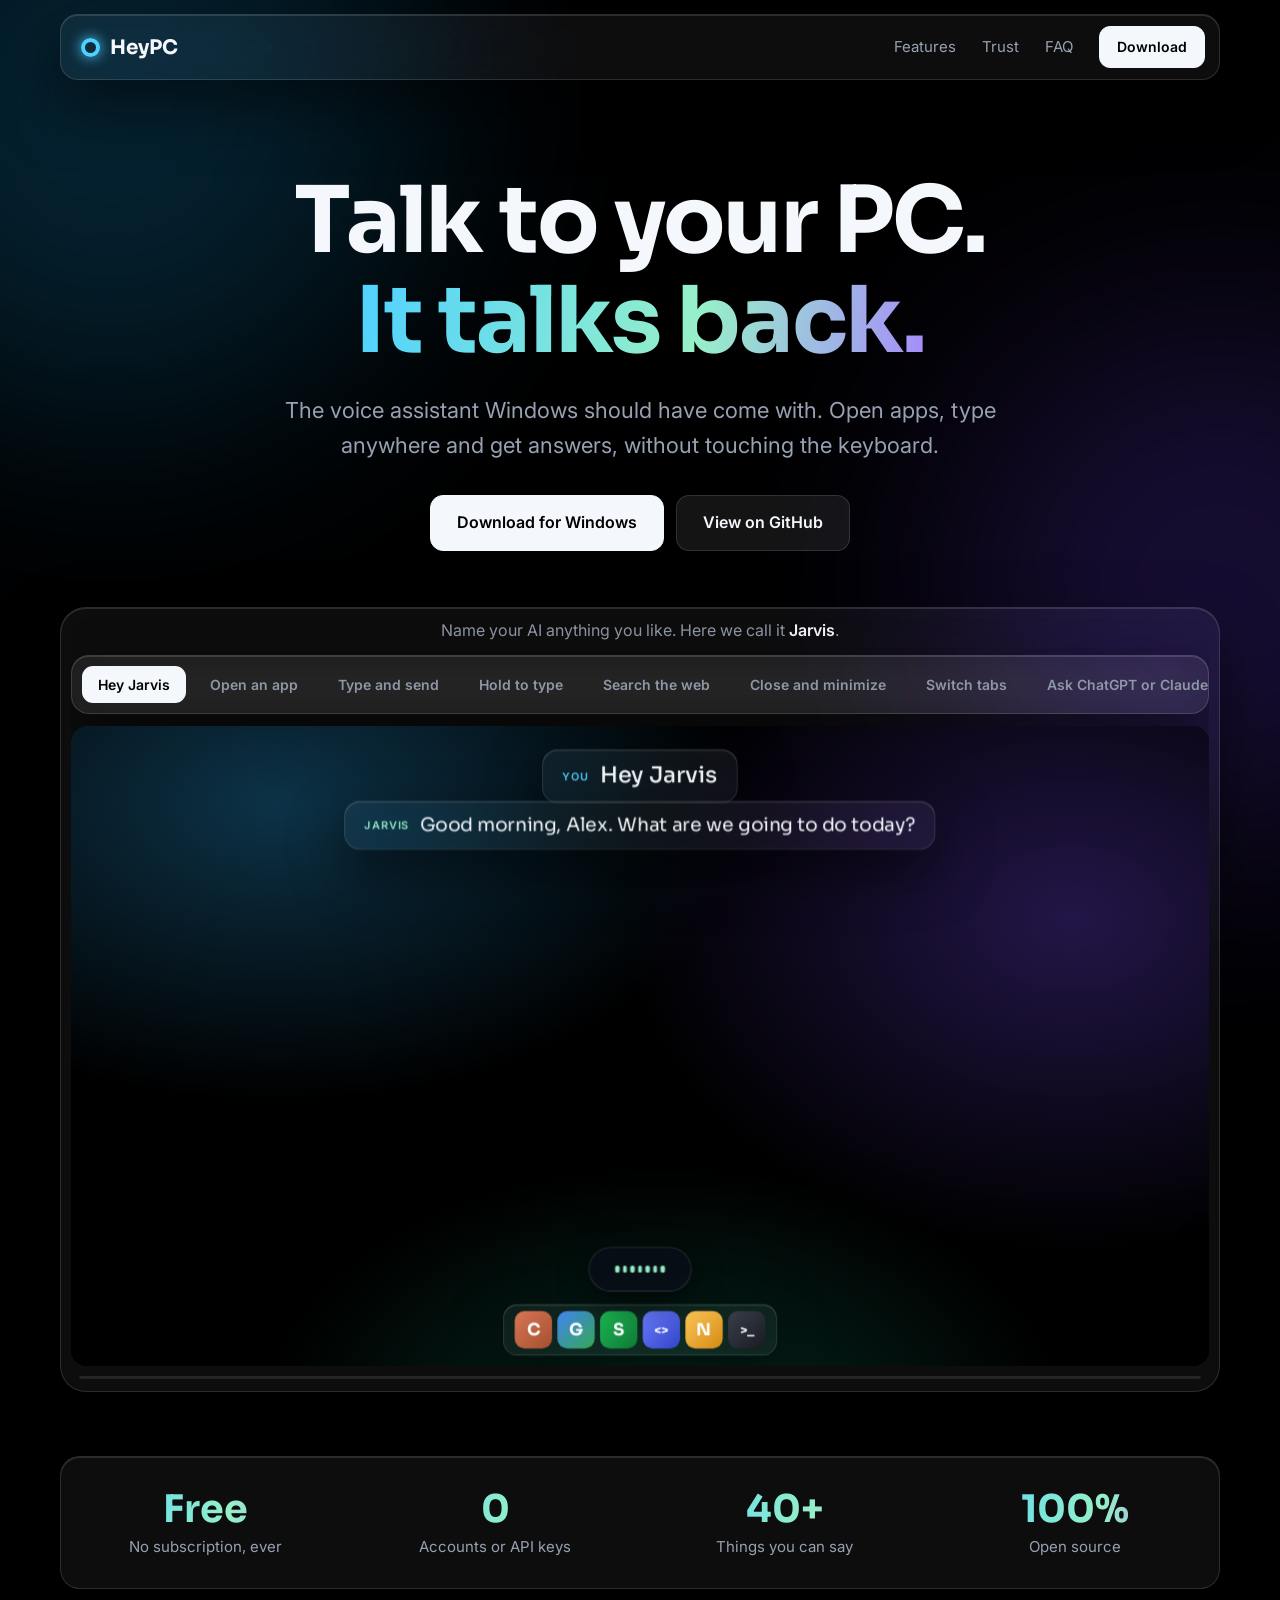
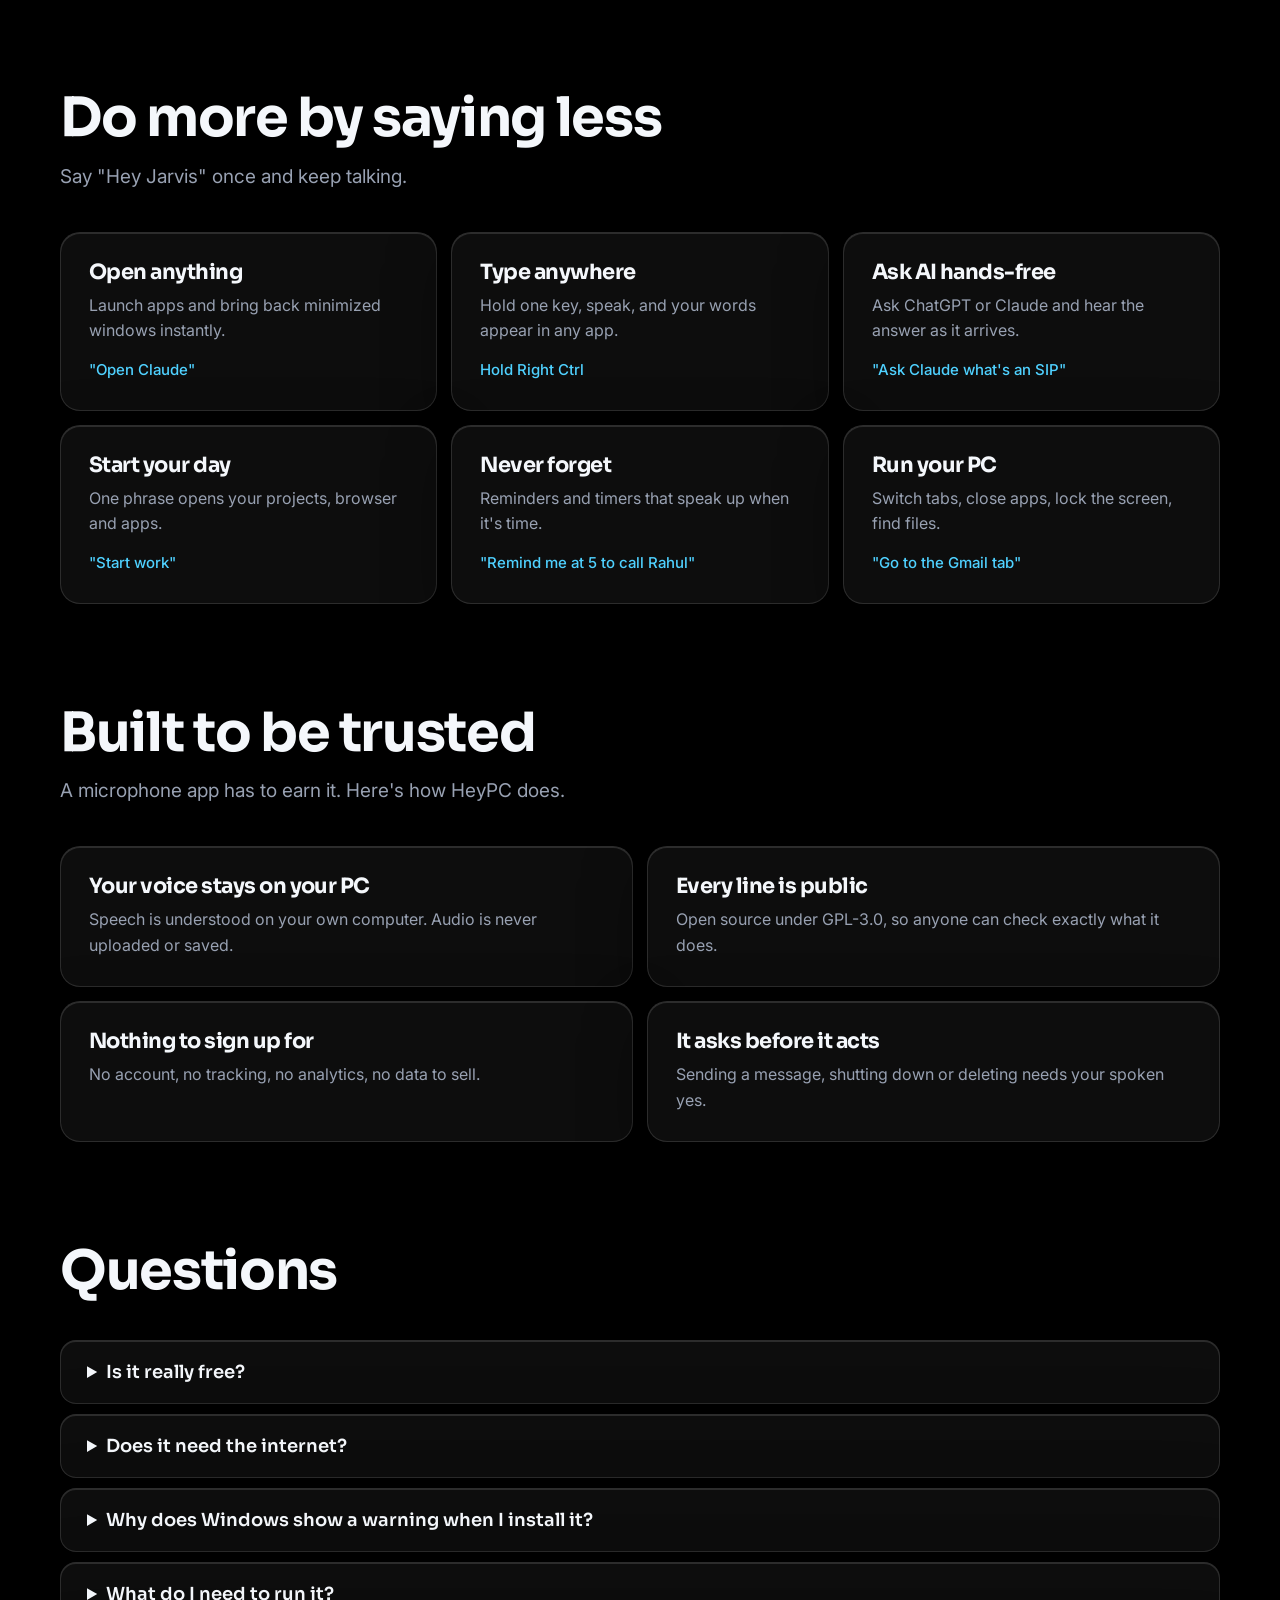
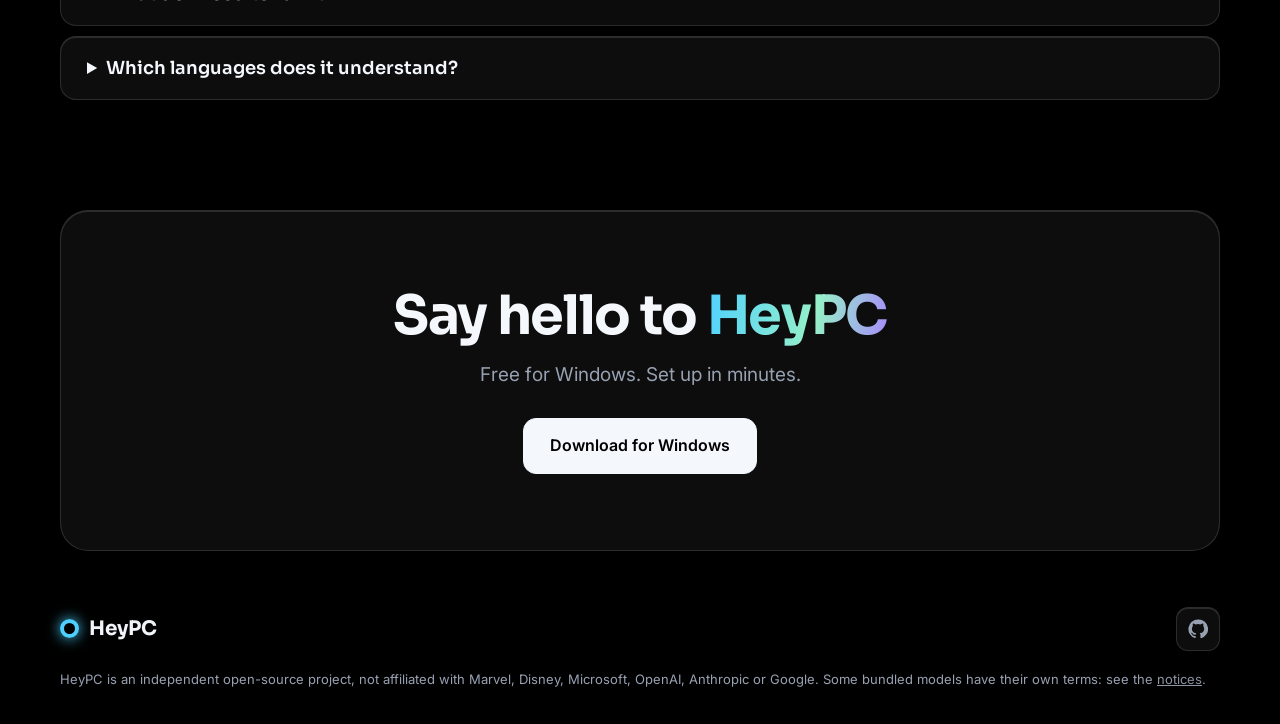
==== commit 61c213c8: "Rename the product to HeyPC Co-Authored-By: Claude Opus 5.5 <noreply@anthropic.com>" ====
--- a/index.html
+++ b/index.html
@@ -3,401 +3,90 @@
 <head>
 <meta charset="utf-8">
 <meta name="viewport" content="width=device-width, initial-scale=1">
-<title>How Jarvis works: a voice assistant for Windows</title>
-<meta name="description" content="See what happens on your screen when you talk to Jarvis, the free open-source voice assistant for Windows.">
-<meta property="og:title" content="See Jarvis in action">
-<meta property="og:description" content="Say it. Watch it happen. A free, open-source voice assistant for Windows.">
+<title>HeyPC: the free voice assistant for Windows</title>
+<meta name="description" content="Control your Windows PC with your voice. Open apps, type anywhere and ask ChatGPT or Claude hands-free. Free and open source.">
+<meta property="og:title" content="HeyPC: talk to your PC. It talks back.">
+<meta property="og:description" content="The free, open-source voice assistant for Windows.">
 <meta property="og:type" content="website">
 <link rel="preconnect" href="https://fonts.googleapis.com">
 <link rel="preconnect" href="https://fonts.gstatic.com" crossorigin>
-<link href="https://fonts.googleapis.com/css2?family=Sora:wght@300;400;600;700&family=Inter:wght@400;500;600&display=swap" rel="stylesheet">
-<style>
-:root{--cyan:#4fd1ff;--amber:#ffc857;--mint:#96f0c8;--violet:#a78bfa;--text:#f4f7fb;--muted:#8f97a6;--glass:rgba(255,255,255,.055);--glass-2:rgba(255,255,255,.1);--edge:rgba(255,255,255,.14)}
-*{box-sizing:border-box}
-html{background:#000}
-body{margin:0;background:#000;color:var(--text);font:400 16px/1.55 Inter,system-ui,sans-serif;overflow-x:hidden}
-a{color:inherit;text-decoration:none}
-.orb{position:fixed;border-radius:50%;filter:blur(110px);opacity:.34;pointer-events:none;z-index:0;animation:drift 22s ease-in-out infinite alternate}
-.orb.a{width:560px;height:560px;background:#0f6d9c;left:-160px;top:-140px}
-.orb.b{width:520px;height:520px;background:#4b2ea8;right:-180px;top:30vh;animation-delay:-8s}
-.orb.c{width:420px;height:420px;background:#0d7a5f;left:32vw;bottom:-200px;animation-delay:-14s}
-@keyframes drift{to{transform:translate(70px,50px) scale(1.14)}}
-.page{position:relative;z-index:1;width:min(1240px,100% - 32px);margin-inline:auto}
-.glass{background:var(--glass);border:1px solid var(--edge);backdrop-filter:blur(22px) saturate(1.4);-webkit-backdrop-filter:blur(22px) saturate(1.4);box-shadow:inset 0 1px 0 rgba(255,255,255,.14),0 24px 60px rgba(0,0,0,.55)}
-nav{display:flex;justify-content:space-between;align-items:center;margin-top:18px;padding:12px 20px;border-radius:18px}
-.brand{display:flex;gap:10px;align-items:center;font:700 19px Sora,sans-serif}
-.dot{width:18px;height:18px;border-radius:50%;border:3.5px solid var(--cyan);box-shadow:0 0 14px var(--cyan)}
-nav div.r{display:flex;gap:10px;align-items:center}
-.btn{display:inline-block;padding:9px 16px;border-radius:11px;font-weight:600;font-size:14px;border:1px solid var(--edge);background:var(--glass-2)}
-.btn:hover{border-color:var(--cyan)}
-.btn.solid{background:var(--text);color:#000;border-color:var(--text)}
-.btn.solid:hover{background:var(--cyan);border-color:var(--cyan)}
-header.top{text-align:center;padding:50px 0 26px}
-h1{font:700 clamp(38px,6.4vw,74px)/1.04 Sora,sans-serif;letter-spacing:-.03em;margin:0}
-h1 span{background:linear-gradient(100deg,var(--cyan),var(--mint) 60%,var(--violet));-webkit-background-clip:text;background-clip:text;color:transparent}
-header.top p{color:var(--muted);font-size:clamp(16px,2vw,20px);margin:14px auto 0;max-width:36em}
-
-.nameit{text-align:center;color:var(--muted);font-size:16px;margin:0 0 12px}
-.nameit b{color:var(--text);font-weight:600}
-.rail{display:flex;gap:8px;overflow-x:auto;padding:10px;border-radius:18px;margin-bottom:12px;scrollbar-width:none}
-.rail::-webkit-scrollbar{display:none}
-.chip{flex:none;font:600 14px Inter,sans-serif;color:var(--muted);padding:9px 15px;border-radius:11px;border:1px solid transparent;background:none;cursor:pointer;white-space:nowrap}
-.chip:hover{color:var(--text)}
-.chip.on{color:#000;background:var(--text)}
-
-.frame{border-radius:24px;padding:10px;position:relative}
-.viewport{position:relative;width:100%;aspect-ratio:16/9;overflow:hidden;border-radius:16px;background:#000}
-#stage{position:absolute;left:0;top:0;width:1280px;height:720px;transform-origin:0 0;overflow:hidden;background:radial-gradient(760px 480px at 18% 12%,rgba(30,120,170,.42),transparent 70%),radial-gradient(700px 520px at 88% 30%,rgba(95,60,200,.36),transparent 72%),radial-gradient(640px 400px at 52% 108%,rgba(20,140,110,.3),transparent 70%),#000}
-.caps{display:none;padding:10px 8px 2px;min-height:78px}
-.caps p{margin:0 0 4px;font:500 17px/1.3 Sora,sans-serif;opacity:0;transition:opacity .2s}
-.caps p.on{opacity:1}
-.caps small{display:inline-block;width:56px;font:600 11px Inter,sans-serif;letter-spacing:.08em;text-transform:uppercase}
-.caps .y small{color:var(--cyan)}.caps .j small{color:var(--mint)}
-.progress{height:3px;border-radius:3px;background:rgba(255,255,255,.1);margin:10px 8px 2px;overflow:hidden}
-.progress i{display:block;height:100%;width:0;background:linear-gradient(90deg,var(--cyan),var(--mint))}
-
-.taskbar{position:absolute;left:50%;bottom:12px;transform:translateX(-50%);display:flex;gap:6px;padding:7px 12px;border-radius:16px;z-index:40;height:58px;align-items:center}
-.ico{position:relative;width:42px;height:42px;border-radius:11px;display:grid;place-items:center;font:700 19px Sora,sans-serif;color:#fff;transition:transform .25s,box-shadow .25s}
-.ico::after{content:"";position:absolute;bottom:-5px;left:50%;width:0;height:3px;border-radius:3px;background:#fff;transform:translateX(-50%);transition:width .25s,background .25s}
-.ico.run::after{width:7px;background:rgba(255,255,255,.55)}
-.ico.act::after{width:18px;background:var(--cyan)}
-.ico.bump{animation:bump .55s}
-@keyframes bump{40%{transform:translateY(-11px) scale(1.12)}}
-
-#pill{position:absolute;left:50%;bottom:84px;width:116px;height:50px;margin-left:-58px;border-radius:99px;z-index:60;background:rgba(9,14,24,.82);border:1px solid rgba(255,255,255,.16);backdrop-filter:blur(14px);box-shadow:0 10px 34px rgba(0,0,0,.6);display:grid;place-items:center;transition:opacity .25s,transform .25s;opacity:0;transform:translateY(10px) scale(.92)}
-#pill.show{opacity:1;transform:none}
-#pill>div{grid-area:1/1;display:flex;gap:6px;align-items:center;opacity:0;transition:opacity .15s}
-#pill.quiet .bars,#pill.voice .bars,#pill.working .arc,#pill.speaking .wave{opacity:1}
-.bars i{display:block;width:6px;height:6px;border-radius:6px;background:var(--cyan);transition:height .12s}
-#pill.quiet .bars i{animation:breathe 1.5s ease-in-out infinite}
-#pill.voice .bars i{animation:talk .42s ease-in-out infinite alternate}
-.bars i:nth-child(2){animation-delay:.09s!important}.bars i:nth-child(3){animation-delay:.2s!important}.bars i:nth-child(4){animation-delay:.05s!important}.bars i:nth-child(5){animation-delay:.15s!important}
-@keyframes breathe{50%{transform:scale(1.35);opacity:.7}}
-@keyframes talk{from{height:8px}to{height:32px}}
-.arc i{display:block;width:26px;height:26px;border-radius:50%;border:4px solid rgba(255,200,87,.2);border-top-color:var(--amber);border-right-color:var(--amber);animation:spin .75s linear infinite}
-@keyframes spin{to{transform:rotate(360deg)}}
-.wave{gap:4px!important}.wave i{display:block;width:4.5px;border-radius:5px;background:var(--mint);height:8px;animation:flow .7s ease-in-out infinite alternate}
-.wave i:nth-child(1),.wave i:nth-child(7){animation-delay:.42s;--h:12px}.wave i:nth-child(2),.wave i:nth-child(6){animation-delay:.28s;--h:20px}.wave i:nth-child(3),.wave i:nth-child(5){animation-delay:.14s;--h:28px}.wave i:nth-child(4){--h:36px}
-@keyframes flow{to{height:var(--h,20px)}}
-
-.say{position:absolute;left:50%;z-index:70;display:flex;gap:12px;align-items:center;padding:13px 22px;border-radius:18px;max-width:880px;font:500 25px/1.3 Sora,sans-serif;opacity:0;transform:translate(-50%,-12px) scale(.97);transition:opacity .25s,transform .25s;white-space:nowrap}
-.say.on{opacity:1;transform:translate(-50%,0)}
-.say small{font:600 12px Inter,sans-serif;letter-spacing:.09em;text-transform:uppercase}
-#you{top:26px}#you small{color:var(--cyan)}
-#reply{top:84px;font-size:21px;font-weight:400}#reply small{color:var(--mint)}
-.w{opacity:.2;transition:opacity .14s}.w.lit{opacity:1}
-
-#key{position:absolute;left:44px;bottom:90px;z-index:65;padding:12px 18px;border-radius:13px;font:600 18px Sora,sans-serif;opacity:0;transform:translateY(12px);transition:opacity .25s,transform .13s,box-shadow .13s}
-#key.show{opacity:1;transform:none}
-#key.down{transform:translateY(6px);box-shadow:0 0 34px rgba(79,209,255,.7),inset 0 0 0 1.5px var(--cyan)}
-
-.win{position:absolute;border-radius:16px;overflow:hidden;background:rgba(18,20,27,.68);border:1px solid var(--edge);backdrop-filter:blur(26px) saturate(1.5);box-shadow:inset 0 1px 0 rgba(255,255,255,.14),0 30px 70px rgba(0,0,0,.65);transition:transform .42s cubic-bezier(.2,.9,.25,1.05),opacity .32s,box-shadow .3s;display:flex;flex-direction:column}
-.win.off{opacity:0;transform:translate(var(--tx),var(--ty)) scale(.08)}
-.win.gone{opacity:0;transform:scale(.9)}
-.win.front{box-shadow:inset 0 1px 0 rgba(255,255,255,.16),0 34px 90px rgba(0,0,0,.75),0 0 0 1px rgba(79,209,255,.34)}
-.bar{display:flex;align-items:center;gap:9px;height:38px;padding:0 13px;flex:none;font:600 13.5px Inter,sans-serif;border-bottom:1px solid rgba(255,255,255,.08)}
-.bar b{width:17px;height:17px;border-radius:5px;display:grid;place-items:center;font:700 10.5px Sora,sans-serif}
-.ctl{margin-left:auto;display:flex;gap:15px;color:var(--muted);font-size:13px}
-.body{flex:1;min-height:0;display:flex;flex-direction:column}
-
-.chat{flex:1;padding:18px 26px;display:flex;flex-direction:column;justify-content:flex-end;gap:12px;min-height:0;overflow:hidden}
-.msg{max-width:80%;padding:11px 15px;border-radius:14px;font-size:15.5px;animation:pop .3s}
-.msg.u{align-self:flex-end;background:rgba(79,209,255,.18);border:1px solid rgba(79,209,255,.3)}
-.msg.a{align-self:flex-start;background:rgba(255,255,255,.07);border:1px solid rgba(255,255,255,.09)}
-@keyframes pop{from{opacity:0;transform:translateY(9px)}}
-.box{margin:0 20px 18px;padding:13px 16px;border-radius:14px;background:rgba(255,255,255,.07);border:1px solid var(--edge);font-size:15.5px;min-height:49px;display:flex;align-items:center;flex:none}
-.caret{display:inline-block;width:2px;height:19px;background:var(--cyan);margin-left:2px;animation:blink 1s steps(2) infinite}
-@keyframes blink{50%{opacity:0}}
-.ph{color:var(--muted)}
-.tabs{display:flex;gap:4px;padding:7px 9px 0;flex:none}
-.tab{padding:7px 15px;border-radius:9px 9px 0 0;font-size:13px;color:var(--muted);transition:background .25s,color .25s,opacity .3s,transform .3s}
-.tab.on{background:rgba(255,255,255,.11);color:var(--text)}
-.tab.flash{box-shadow:inset 0 0 0 1.5px var(--cyan);color:var(--text)}
-.tab.bye{opacity:0;transform:scale(.8)}
-.url{margin:8px 12px;padding:8px 14px;border-radius:9px;background:rgba(255,255,255,.07);font-size:14px;min-height:36px;flex:none}
-.page-v{flex:1;padding:12px 24px;overflow:hidden}
-.res{padding:9px 0;border-bottom:1px solid rgba(255,255,255,.07);animation:pop .35s both}
-.res b{display:block;color:#8fd8ff;font-weight:500;font-size:16.5px}.res span{color:var(--muted);font-size:13.5px}
-.code{flex:1;padding:16px 20px;font:13.5px/2 ui-monospace,Consolas,monospace;color:#b8c1d1}
-.code i{font-style:normal;color:var(--violet)}.code u{text-decoration:none;color:var(--mint)}
-.music{flex:1;display:grid;place-items:center;text-align:center;color:var(--muted);font-size:14px}
-.music b{display:block;width:96px;height:96px;margin:0 auto 12px;border-radius:14px;background:linear-gradient(135deg,#1db954,#0a4a26)}
-
-.toast{position:absolute;right:18px;bottom:88px;width:310px;padding:14px 17px;border-radius:15px;z-index:66;transform:translateX(350px);transition:transform .45s cubic-bezier(.2,.9,.25,1.1)}
-.toast.on{transform:none}
-.toast b{display:block;font-size:13px;color:var(--amber);margin-bottom:3px}
-.clock{position:absolute;top:150px;left:50%;transform:translateX(-50%);font:300 66px Sora,sans-serif;opacity:0;transition:opacity .3s;z-index:30;text-shadow:0 0 34px rgba(79,209,255,.5)}
-.clock.on{opacity:1}
-
-.cta{text-align:center;padding:40px 22px;border-radius:24px;margin-bottom:26px}
-.cta h2{font:700 clamp(26px,4vw,42px)/1.1 Sora,sans-serif;margin:0 0 18px;letter-spacing:-.02em}
-.cta div{display:flex;gap:10px;justify-content:center;flex-wrap:wrap}
-footer{color:var(--muted);font-size:13px;text-align:center;padding:0 0 30px}
-@media(max-width:760px){.caps{display:block}#you,#reply{display:none}header.top{padding:34px 0 18px}nav .hide{display:none}}
-@media(prefers-reduced-motion:reduce){.orb,.bars i,.wave i,.arc i{animation:none!important}.win,.say,#pill,.toast{transition:none}}
-body.embed .orb,body.embed nav,body.embed header.top,body.embed .cta,body.embed footer{display:none}
-body.embed .page{width:100%}
-body.embed .frame{background:none;border:0;box-shadow:none;backdrop-filter:none;-webkit-backdrop-filter:none;padding:0}
-body.embed .rail{margin-top:0}
-body.embed,html:has(body.embed){background:transparent}
-</style>
+<link href="https://fonts.googleapis.com/css2?family=Sora:wght@400;600;700&family=Inter:wght@400;500;600&display=swap" rel="stylesheet">
+<link rel="stylesheet" href="site.css">
 </head>
 <body>
-<div class="orb a"></div><div class="orb b"></div><div class="orb c"></div>
-<div class="page">
-  <nav class="glass">
-    <a class="brand" href="#"><span class="dot"></span>Jarvis</a>
-    <div class="r">
-      <a class="btn hide" href="https://github.com/gokuldas439/voice-jarvis">GitHub</a>
-      <a class="btn solid" href="https://github.com/gokuldas439/voice-jarvis/releases/latest/download/Jarvis-Setup.exe">Download free</a>
+<div class="orb a"></div><div class="orb b"></div>
+<div class="wrap">
+  <nav class="top glass">
+    <a class="brand" href="index.html"><span class="ring"></span>HeyPC</a>
+    <div class="menu">
+      <a class="opt" href="#features">Features</a>
+      <a class="opt" href="#trust">Trust</a>
+      <a class="opt" href="#faq">FAQ</a>
+      <a class="btn solid small" href="download.html">Download</a>
     </div>
   </nav>
-  <header class="top">
-    <h1>Say it. <span>Watch it happen.</span></h1>
-    <p>This is what appears on your Windows screen when you talk to Jarvis. Pick any command below.</p>
+
+  <header class="hero">
+    <h1>Talk to your PC.<br><span>It talks back.</span></h1>
+    <p>The voice assistant Windows should have come with. Open apps, type anywhere and get answers, without touching the keyboard.</p>
+    <div class="cta-row">
+      <a class="btn solid" href="download.html">Download for Windows</a>
+      <a class="btn" href="https://github.com/gokuldas439/HeyPC" target="_blank" rel="noopener">View on GitHub</a>
+    </div>
   </header>
 
-  <p class="nameit">Name your AI anything you like. Here we call it <b>Jarvis</b>.</p>
-  <div class="rail glass" id="rail" role="tablist" aria-label="Choose a command to watch"></div>
-  <div class="frame glass">
-    <div class="viewport" id="viewport">
-      <div id="stage" aria-hidden="true">
-        <div class="clock" id="clock"></div>
-        <div id="wins"></div>
-        <div class="say glass" id="you"><small>You</small><span id="youT"></span></div>
-        <div class="say glass" id="reply"><small>Jarvis</small><span id="replyT"></span></div>
-        <div class="glass" id="key">Right Ctrl</div>
-        <div class="toast glass" id="toast"><b>Reminder</b><span id="toastT"></span></div>
-        <div id="pill"><div class="bars"><i></i><i></i><i></i><i></i><i></i></div><div class="arc"><i></i></div><div class="wave"><i></i><i></i><i></i><i></i><i></i><i></i><i></i></div></div>
-        <div class="taskbar glass" id="taskbar"></div>
-      </div>
-    </div>
-    <div class="caps" aria-live="polite"><p class="y" id="capY"><small>You</small><span></span></p><p class="j" id="capJ"><small>Jarvis</small><span></span></p></div>
-    <div class="progress"><i id="prog"></i></div>
+  <div class="show glass"><iframe id="demo" src="demo.html?embed" title="Animated demo of HeyPC" loading="lazy"></iframe></div>
+
+  <div class="band glass">
+    <div><b class="grad">Free</b><span>No subscription, ever</span></div>
+    <div><b class="grad">0</b><span>Accounts or API keys</span></div>
+    <div><b class="grad">40+</b><span>Things you can say</span></div>
+    <div><b class="grad">100%</b><span>Open source</span></div>
   </div>
 
-  <section class="cta glass">
-    <h2>Free. Open source. No API keys.</h2>
-    <div>
-      <a class="btn solid" href="https://github.com/gokuldas439/voice-jarvis/releases/latest/download/Jarvis-Setup.exe">Download for Windows</a>
-      <a class="btn" href="https://github.com/gokuldas439/voice-jarvis/blob/main/docs/Jarvis-Commands.pdf">All commands (PDF)</a>
-      <a class="btn" href="https://github.com/gokuldas439/voice-jarvis">View the code</a>
+  <section id="features">
+    <div class="head"><h2>Do more by saying less</h2><p>Say "Hey Jarvis" once and keep talking.</p></div>
+    <div class="cards">
+      <article class="card glass"><h3>Open anything</h3><p>Launch apps and bring back minimized windows instantly.</p><em>"Open Claude"</em></article>
+      <article class="card glass"><h3>Type anywhere</h3><p>Hold one key, speak, and your words appear in any app.</p><em>Hold Right Ctrl</em></article>
+      <article class="card glass"><h3>Ask AI hands-free</h3><p>Ask ChatGPT or Claude and hear the answer as it arrives.</p><em>"Ask Claude what's an SIP"</em></article>
+      <article class="card glass"><h3>Start your day</h3><p>One phrase opens your projects, browser and apps.</p><em>"Start work"</em></article>
+      <article class="card glass"><h3>Never forget</h3><p>Reminders and timers that speak up when it's time.</p><em>"Remind me at 5 to call Rahul"</em></article>
+      <article class="card glass"><h3>Run your PC</h3><p>Switch tabs, close apps, lock the screen, find files.</p><em>"Go to the Gmail tab"</em></article>
     </div>
   </section>
-  <footer>An illustration of the real app. Jarvis is an independent open-source project, not affiliated with Marvel, Disney, OpenAI, Anthropic, Google or Spotify.</footer>
+
+  <section id="trust">
+    <div class="head"><h2>Built to be trusted</h2><p>A microphone app has to earn it. Here's how HeyPC does.</p></div>
+    <div class="trust">
+      <article class="card glass"><h3>Your voice stays on your PC</h3><p>Speech is understood on your own computer. Audio is never uploaded or saved.</p></article>
+      <article class="card glass"><h3>Every line is public</h3><p>Open source under GPL-3.0, so anyone can check exactly what it does.</p></article>
+      <article class="card glass"><h3>Nothing to sign up for</h3><p>No account, no tracking, no analytics, no data to sell.</p></article>
+      <article class="card glass"><h3>It asks before it acts</h3><p>Sending a message, shutting down or deleting needs your spoken yes.</p></article>
+    </div>
+  </section>
+
+  <section id="faq" class="faq">
+    <div class="head"><h2>Questions</h2></div>
+    <details class="glass"><summary>Is it really free?</summary><p>Yes. There's no paid plan, no trial and no API key to buy.</p></details>
+    <details class="glass"><summary>Does it need the internet?</summary><p>Understanding your voice works offline. The natural voices are online and send only the sentence HeyPC is about to say to Microsoft's read-aloud service. You can pick an offline voice in Settings. Web search and ChatGPT or Claude need the internet too.</p></details>
+    <details class="glass"><summary>Why does Windows show a warning when I install it?</summary><p>The installer isn't code-signed, because signing certificates cost money. Choose More info, then Run anyway. The full source code is on GitHub if you'd like to check it first.</p></details>
+    <details class="glass"><summary>What do I need to run it?</summary><p>Windows 11 and a microphone. It's about 700 MB because the speech models come included. 8 GB of RAM is recommended.</p></details>
+    <details class="glass"><summary>Which languages does it understand?</summary><p>English for now.</p></details>
+  </section>
+
+  <div class="final glass">
+    <h2>Say hello to <span class="grad">HeyPC</span></h2>
+    <p>Free for Windows. Set up in minutes.</p>
+    <a class="btn solid" href="download.html">Download for Windows</a>
+  </div>
+
+  <footer>
+    <a class="brand" href="index.html"><span class="ring"></span>HeyPC</a>
+    <div class="social"></div>
+  </footer>
+  <p class="legal">HeyPC is an independent open-source project, not affiliated with Marvel, Disney, Microsoft, OpenAI, Anthropic or Google. Some bundled models have their own terms: see the <a href="https://github.com/gokuldas439/HeyPC/blob/main/THIRD_PARTY_NOTICES.md">notices</a>.</p>
 </div>
-
-<script>
-if (location.search.includes('embed')) {
-  document.body.classList.add('embed');
-  const tell = () => parent.postMessage({ demoHeight: document.documentElement.scrollHeight }, '*');
-  new ResizeObserver(tell).observe(document.body); addEventListener('load', tell);
-}
-const $ = s => document.querySelector(s);
-const STOP = Symbol('stop');
-let token = 0;
-const sleep = ms => { const t = token; return new Promise((ok, no) => setTimeout(() => t === token ? ok() : no(STOP), ms)); };
-const APPS = {
-  claude:  {l:'C', c:'linear-gradient(135deg,#d97757,#a4502f)', n:'Claude'},
-  chrome:  {l:'G', c:'linear-gradient(135deg,#4285f4,#34a853)', n:'Chrome'},
-  spotify: {l:'S', c:'linear-gradient(135deg,#1db954,#0f7a37)', n:'Spotify'},
-  code:    {l:'<>', c:'linear-gradient(135deg,#6b7cff,#3346c8)', n:'Code editor'},
-  notes:   {l:'N', c:'linear-gradient(135deg,#ffc857,#d48a16)', n:'Notes'},
-  term:    {l:'>_', c:'linear-gradient(135deg,#3a3f4b,#191c22)', n:'Terminal'},
-};
-const open = {};
-const bar = $('#taskbar');
-Object.entries(APPS).forEach(([id, a]) => { const d = document.createElement('div'); d.className = 'ico'; d.id = 'i-' + id; d.textContent = a.l; d.style.background = a.c; d.style.fontSize = a.l.length > 1 ? '14px' : ''; bar.append(d); });
-
-function setPill(state) { const p = $('#pill'); p.className = state ? 'show ' + state : ''; }
-function hideSay() { $('#you').classList.remove('on'); $('#reply').classList.remove('on'); }
-async function you(text) {
-  $('#reply').classList.remove('on');
-  const span = $('#youT'); span.innerHTML = text.split(' ').map(w => `<span class="w">${w}</span>`).join(' ');
-  $('#you').classList.add('on'); setPill('voice');
-  await sleep(180);
-  for (const w of span.children) { w.classList.add('lit'); await sleep(Math.max(150, w.textContent.length * 48)); }
-  await sleep(260);
-}
-async function think(ms = 520) { setPill('working'); await sleep(ms); }
-async function jarvis(text, hold) {
-  $('#replyT').textContent = text; $('#reply').classList.add('on'); setPill('speaking');
-  await sleep(hold || Math.max(1100, text.length * 58));
-  setPill('quiet');
-}
-function iconPoint(id) { const i = $('#i-' + id); return { x: i.offsetLeft + bar.offsetLeft - bar.offsetWidth / 2 + 21, y: 720 - 40 }; }
-function focusWin(id) { Object.keys(open).forEach(k => { open[k].el.classList.toggle('front', k === id); $('#i-' + k).classList.toggle('act', k === id); open[k].el.style.zIndex = k === id ? 20 : 10; }); }
-function makeWin(id, x, y, w, h, body, instant, title) {
-  const a = APPS[id], el = document.createElement('div');
-  el.className = 'win'; el.style.cssText = `left:${x}px;top:${y}px;width:${w}px;height:${h}px;z-index:20`;
-  const p = iconPoint(id); el.style.setProperty('--tx', (p.x - x - w / 2) + 'px'); el.style.setProperty('--ty', (p.y - y - h / 2) + 'px');
-  el.innerHTML = `<div class="bar"><b style="background:${a.c}">${a.l.length > 1 ? '' : a.l}</b>${title || a.n}<span class="ctl"><span>&#8211;</span><span>&#9633;</span><span>&#10005;</span></span></div><div class="body">${body}</div>`;
-  if (!instant) el.classList.add('off');
-  $('#wins').append(el); open[id] = { el, id };
-  $('#i-' + id).classList.add('run');
-  return el;
-}
-async function openWin(id, x, y, w, h, body, title) {
-  const ic = $('#i-' + id); ic.classList.remove('bump'); void ic.offsetWidth; ic.classList.add('bump');
-  await sleep(240);
-  const el = makeWin(id, x, y, w, h, body, false, title);
-  void el.offsetWidth; el.classList.remove('off'); focusWin(id);
-  await sleep(480); return el;
-}
-function instant(id, x, y, w, h, body, title) { const el = makeWin(id, x, y, w, h, body, true, title); focusWin(id); return el; }
-async function closeWin(id) { const o = open[id]; if (!o) return; o.el.classList.add('gone'); $('#i-' + id).classList.remove('run', 'act'); await sleep(340); o.el.remove(); delete open[id]; }
-async function minWin(id) { const o = open[id]; o.el.classList.add('off'); $('#i-' + id).classList.remove('act'); await sleep(450); }
-async function typeInto(el, text, speed = 30) {
-  el.innerHTML = '<span></span><i class="caret"></i>'; const s = el.firstChild;
-  for (const ch of text) { s.textContent += ch; await sleep(speed); }
-}
-const chatHTML = `<div class="chat"></div><div class="box"><span class="ph">Reply to Claude...</span></div>`;
-const browserHTML = (tabs, on) => `<div class="tabs">${tabs.map((t, i) => `<div class="tab${i === on ? ' on' : ''}" data-t="${t}">${t}</div>`).join('')}</div><div class="url">google.com</div><div class="page-v"></div>`;
-const codeHTML = name => `<div class="code"><i>import</i> { login } <i>from</i> <u>'./${name}/auth'</u><br><br><i>export async function</i> start() {<br>&nbsp;&nbsp;<i>await</i> login()<br>}</div>`;
-function addMsg(win, cls, text) { const m = document.createElement('div'); m.className = 'msg ' + cls; m.textContent = text; win.querySelector('.chat').append(m); return m; }
-
-const scenes = [
-  {id:'wake', label:'Hey Jarvis', run: async () => {
-    await sleep(500);
-    await you('Hey Jarvis');
-    await sleep(160); await jarvis('Good morning, Alex. What are we going to do today?');
-    await sleep(1400);
-  }},
-  {id:'open', label:'Open an app', run: async () => {
-    setPill('quiet'); await sleep(450);
-    await you('Open Claude'); await think();
-    $('#replyT').textContent = 'Opening Claude.'; $('#reply').classList.add('on'); setPill('speaking');
-    const w = await openWin('claude', 250, 142, 780, 436, chatHTML);
-    addMsg(w, 'a', 'Hi! How can I help you today?');
-    await sleep(1000); setPill('quiet'); await sleep(900);
-  }},
-  {id:'type', label:'Type and send', run: async () => {
-    const w = instant('claude', 250, 142, 780, 436, chatHTML); addMsg(w, 'a', 'Hi! How can I help you today?');
-    setPill('quiet'); await sleep(500);
-    await you('Type'); await jarvis('Go ahead.', 650);
-    await you('Fix the login page and add tests');
-    setPill('working'); hideSay();
-    const box = w.querySelector('.box'); await typeInto(box, 'Fix the login page and add tests.');
-    setPill('quiet'); await sleep(750);
-    await you('Send it'); await think(300);
-    const text = box.querySelector('span').textContent; box.innerHTML = '<span class="ph">Reply to Claude...</span>';
-    addMsg(w, 'u', text); $('#replyT').textContent = 'Sent.'; $('#reply').classList.add('on'); setPill('speaking');
-    await sleep(900); setPill('quiet');
-    addMsg(w, 'a', "On it. I'll start with the login form validation."); await sleep(1500);
-  }},
-  {id:'hold', label:'Hold to type', run: async () => {
-    const w = instant('notes', 300, 142, 680, 420, `<div class="box" style="margin:18px;align-items:flex-start;flex:1"><span class="ph">Meeting notes</span></div>`);
-    await sleep(500); $('#key').classList.add('show'); await sleep(420); $('#key').classList.add('down');
-    await you('Remind the team the launch moves to Friday'); await sleep(200);
-    $('#key').classList.remove('down'); setPill('working'); hideSay();
-    await typeInto(w.querySelector('.box'), 'Remind the team the launch moves to Friday.', 26);
-    setPill(''); await sleep(1500);
-  }},
-  {id:'search', label:'Search the web', run: async () => {
-    setPill('quiet'); await sleep(450);
-    await you('Search for best laptops under 60000'); await think();
-    $('#replyT').textContent = 'Searching now.'; $('#reply').classList.add('on'); setPill('speaking');
-    const w = await openWin('chrome', 210, 142, 860, 436, browserHTML(['best laptops under 60000'], 0));
-    await typeInto(w.querySelector('.url'), 'google.com/search?q=best+laptops+under+60000', 13);
-    const page = w.querySelector('.page-v'); setPill('quiet');
-    for (const [t, s] of [['Best laptops under 60,000 this year','reviews, prices and comparisons'],['Top picks for students and work','updated buying guide'],['Compare laptops by battery and weight','side-by-side specs']]) {
-      page.insertAdjacentHTML('beforeend', `<div class="res"><b>${t}</b><span>${s}</span></div>`); await sleep(260);
-    }
-    await sleep(1700);
-  }},
-  {id:'close', label:'Close and minimize', run: async () => {
-    instant('spotify', 150, 146, 450, 400, `<div class="music"><div><b></b>Now playing</div></div>`);
-    const w = instant('claude', 620, 142, 540, 436, chatHTML); addMsg(w, 'a', 'Anything else?');
-    setPill('quiet'); await sleep(550);
-    await you('Minimize Claude'); await think(300); $('#replyT').textContent = 'Done.'; $('#reply').classList.add('on'); setPill('speaking');
-    await minWin('claude'); focusWin('spotify'); await sleep(650); setPill('quiet'); await sleep(350);
-    await you('Close Spotify'); await think(300); $('#replyT').textContent = 'Closing Spotify.'; $('#reply').classList.add('on'); setPill('speaking');
-    await closeWin('spotify'); await sleep(900); setPill('quiet'); await sleep(350);
-    await you('Open Claude'); await think(280);
-    const o = open.claude; o.el.classList.remove('off'); focusWin('claude'); $('#replyT').textContent = 'Right away.'; $('#reply').classList.add('on'); setPill('speaking');
-    await sleep(1400); setPill('quiet'); await sleep(500);
-  }},
-  {id:'tab', label:'Switch tabs', run: async () => {
-    const w = instant('chrome', 210, 142, 860, 436, browserHTML(['Docs','Pull requests','Gmail','News'], 0));
-    w.querySelector('.url').textContent = 'docs.example.com';
-    w.querySelector('.page-v').innerHTML = `<div class="res"><b>Project documentation</b><span>Getting started</span></div>`;
-    setPill('quiet'); await sleep(550);
-    await you('Go to the Gmail tab'); await think(300);
-    const tabs = [...w.querySelectorAll('.tab')], g = tabs[2];
-    g.classList.add('flash'); await sleep(420);
-    tabs.forEach(t => t.classList.remove('on')); g.classList.remove('flash'); g.classList.add('on');
-    w.querySelector('.url').textContent = 'mail.google.com';
-    w.querySelector('.page-v').innerHTML = `<div class="res"><b>Your invoice is ready</b><span>Billing</span></div><div class="res"><b>Team lunch on Friday?</b><span>Priya</span></div>`;
-    setPill('quiet'); await sleep(900);
-    await you('Close the News tab'); await think(280);
-    tabs[3].classList.add('flash'); await sleep(300); tabs[3].classList.add('bye'); setPill('quiet'); await sleep(1400);
-  }},
-  {id:'ask', label:'Ask ChatGPT or Claude', run: async () => {
-    const w = instant('claude', 250, 142, 780, 436, chatHTML); setPill('quiet'); await sleep(450);
-    await you('Ask Claude what is an SIP'); await think(280);
-    $('#replyT').textContent = 'Asking Claude.'; $('#reply').classList.add('on'); setPill('speaking');
-    const box = w.querySelector('.box'); await typeInto(box, 'What is an SIP?', 28); await sleep(260);
-    addMsg(w, 'u', 'What is an SIP?'); box.innerHTML = '<span class="ph">Reply to Claude...</span>'; setPill('working'); $('#reply').classList.remove('on'); await sleep(600);
-    const m = addMsg(w, 'a', ''); const answer = 'An SIP lets you invest a fixed amount every month. It smooths out market ups and downs over time.';
-    for (const ch of answer) { m.textContent += ch; await sleep(14); if (m.textContent === 'An SIP lets you invest a fixed amount every month.') { $('#replyT').textContent = 'An SIP lets you invest a fixed amount every month.'; $('#reply').classList.add('on'); setPill('speaking'); } }
-    await sleep(1400); $('#replyT').textContent = 'It smooths out market ups and downs over time.'; await sleep(2000); setPill('quiet'); await sleep(400);
-  }},
-  {id:'work', label:'Start work', run: async () => {
-    setPill('quiet'); await sleep(450);
-    await you('Start work'); await think(300);
-    $('#replyT').textContent = 'Getting your workspace ready.'; $('#reply').classList.add('on'); setPill('speaking');
-    await openWin('code', 70, 176, 520, 390, codeHTML('frontend'), 'frontend');
-    await sleep(260); const c = await openWin('term', 690, 176, 520, 190, `<div class="code">&gt; git status<br><u>On main. Nothing to commit.</u></div>`, 'Terminal');
-    await sleep(260); await openWin('chrome', 690, 382, 520, 222, browserHTML(['Dashboard'], 0), 'Chrome: Work profile');
-    await sleep(1500); setPill('quiet'); await sleep(700);
-  }},
-  {id:'remind', label:'Reminders', run: async () => {
-    setPill('quiet'); await sleep(450);
-    await you('Remind me in 20 minutes to call Rahul'); await think(280); await jarvis("I'll remind you at 9:50 AM.", 1500);
-    setPill(''); hideSay();
-    const clock = $('#clock'); clock.classList.add('on');
-    for (let m = 30; m <= 50; m += 2) { clock.textContent = `9:${m} AM`; await sleep(120); }
-    $('#toastT').textContent = 'Call Rahul'; $('#toast').classList.add('on');
-    await jarvis('Reminder: Call Rahul.', 1900); setPill(''); await sleep(600);
-  }},
-  {id:'stop', label:'Jarvis stop', run: async () => {
-    setPill('quiet'); await sleep(350);
-    $('#replyT').textContent = 'Here is a long answer that goes on and on about many different things...'; $('#reply').classList.add('on'); setPill('speaking');
-    await sleep(1500); await you('Jarvis stop'); $('#reply').classList.remove('on');
-    setPill('working'); await sleep(160); await jarvis('Very well.', 700); hideSay(); setPill(''); await sleep(1500);
-  }},
-];
-
-function mirror(source, target) {
-  const update = () => { target.classList.toggle('on', source.classList.contains('on')); target.lastChild.textContent = source.lastChild.textContent; };
-  new MutationObserver(update).observe(source, { attributes: true, childList: true, subtree: true, characterData: true });
-}
-mirror($('#you'), $('#capY')); mirror($('#reply'), $('#capJ'));
-const rail = $('#rail');
-scenes.forEach((s, i) => { const b = document.createElement('button'); b.className = 'chip'; b.textContent = s.label; b.onclick = () => play(i); rail.append(b); });
-
-function reset() {
-  $('#wins').innerHTML = ''; Object.keys(open).forEach(k => delete open[k]);
-  document.querySelectorAll('.ico').forEach(i => i.classList.remove('run', 'act', 'bump'));
-  setPill(''); hideSay(); $('#key').className = 'glass'; $('#toast').classList.remove('on'); $('#clock').classList.remove('on');
-}
-async function play(i) {
-  const mine = ++token; reset();
-  [...rail.children].forEach((c, n) => c.classList.toggle('on', n === i));
-  rail.children[i].scrollIntoView({ block: 'nearest', inline: 'center', behavior: 'smooth' });
-  history.replaceState(null, '', '#' + scenes[i].id);
-  const prog = $('#prog'); prog.style.transition = 'none'; prog.style.width = ((i + .001) / scenes.length * 100) + '%';
-  try {
-    await scenes[i].run();
-    prog.style.transition = 'width .5s'; prog.style.width = ((i + 1) / scenes.length * 100) + '%';
-    await sleep(900);
-  } catch (e) { if (e !== STOP) throw e; return; }
-  if (mine === token) play((i + 1) % scenes.length);
-}
-const vp = $('#viewport'), stage = $('#stage');
-new ResizeObserver(() => { stage.style.transform = `scale(${vp.clientWidth / 1280})`; }).observe(vp);
-const start = scenes.findIndex(s => '#' + s.id === location.hash);
-play(start < 0 ? 0 : start);
-</script>
+<script src="site.js"></script>
 </body>
 </html>
--- a/site.css
+++ b/site.css
@@ -0,0 +1,95 @@
+:root {
+  --cyan: #4fd1ff; --mint: #96f0c8; --violet: #a78bfa;
+  --text: #f4f7fb; --muted: #98a1b2; --edge: rgba(255, 255, 255, .13); --glass: rgba(255, 255, 255, .05);
+}
+* { box-sizing: border-box; }
+html { background: #000; scroll-behavior: smooth; }
+body { margin: 0; background: #000; color: var(--text); font: 400 17px/1.6 Inter, system-ui, sans-serif; overflow-x: hidden; }
+a { color: inherit; text-decoration: none; }
+h1, h2, h3 { font-family: Sora, sans-serif; letter-spacing: -.025em; line-height: 1.08; margin: 0; }
+.orb { position: fixed; border-radius: 50%; filter: blur(120px); opacity: .3; pointer-events: none; z-index: 0; }
+.orb.a { width: 620px; height: 620px; background: #0f6d9c; left: -200px; top: -200px; }
+.orb.b { width: 560px; height: 560px; background: #4b2ea8; right: -220px; top: 34vh; }
+.wrap { position: relative; z-index: 1; width: min(1160px, 100% - 40px); margin-inline: auto; }
+.glass {
+  background: var(--glass); border: 1px solid var(--edge);
+  backdrop-filter: blur(22px) saturate(1.4); -webkit-backdrop-filter: blur(22px) saturate(1.4);
+  box-shadow: inset 0 1px 0 rgba(255, 255, 255, .13), 0 24px 60px rgba(0, 0, 0, .5);
+}
+
+.top { position: sticky; top: 14px; z-index: 20; display: flex; align-items: center; justify-content: space-between; margin-top: 14px; padding: 11px 14px 11px 20px; border-radius: 18px; }
+.brand { display: flex; align-items: center; gap: 10px; font: 700 20px Sora, sans-serif; }
+.ring { width: 19px; height: 19px; border-radius: 50%; border: 4px solid var(--cyan); box-shadow: 0 0 14px var(--cyan); }
+.menu { display: flex; align-items: center; gap: 26px; font-size: 15px; color: var(--muted); }
+.menu a:hover { color: var(--text); }
+.btn { display: inline-flex; align-items: center; justify-content: center; gap: 10px; padding: 14px 26px; border-radius: 13px; font-weight: 600; font-size: 16px; border: 1px solid var(--edge); background: rgba(255, 255, 255, .08); transition: transform .15s, background .15s, border-color .15s; }
+.btn:hover { transform: translateY(-2px); border-color: rgba(255, 255, 255, .4); }
+.btn.solid { background: var(--text); border-color: var(--text); color: #000; }
+.btn.solid:hover { background: var(--cyan); border-color: var(--cyan); }
+.btn.small { padding: 9px 17px; font-size: 14px; border-radius: 11px; }
+.btn svg { width: 18px; height: 18px; fill: currentColor; }
+
+.hero { text-align: center; padding: 92px 0 56px; }
+.hero h1 { font-size: clamp(46px, 8vw, 92px); font-weight: 700; }
+.hero h1 span, .grad { background: linear-gradient(100deg, var(--cyan), var(--mint) 60%, var(--violet)); -webkit-background-clip: text; background-clip: text; color: transparent; }
+.hero p { color: var(--muted); font-size: clamp(18px, 2.2vw, 22px); max-width: 33em; margin: 22px auto 32px; }
+.cta-row { display: flex; gap: 12px; justify-content: center; flex-wrap: wrap; }
+
+.show { padding: 10px; border-radius: 26px; }
+.show iframe { display: block; width: 100%; height: 720px; border: 0; border-radius: 18px; }
+
+.band { display: grid; grid-template-columns: repeat(4, 1fr); gap: 1px; margin: 64px 0 0; border-radius: 20px; overflow: hidden; }
+.band div { padding: 28px 20px; text-align: center; }
+.band b { display: block; font: 700 clamp(26px, 3.4vw, 38px) Sora, sans-serif; }
+.band span { color: var(--muted); font-size: 15px; }
+
+section { padding: 100px 0 0; }
+.head { max-width: 680px; margin-bottom: 40px; }
+.head h2, .final h2 { font-size: clamp(34px, 5vw, 54px); }
+.head p { color: var(--muted); font-size: 19px; margin: 14px 0 0; }
+.cards { display: grid; grid-template-columns: repeat(3, 1fr); gap: 14px; }
+.card { padding: 28px; border-radius: 20px; transition: transform .2s, border-color .2s; }
+.card:hover { transform: translateY(-4px); border-color: rgba(79, 209, 255, .45); }
+.card h3 { font-size: 21px; margin-bottom: 9px; }
+.card p { margin: 0; color: var(--muted); font-size: 16px; }
+.card em { display: block; font-style: normal; color: var(--cyan); font-size: 15px; font-weight: 500; margin-top: 14px; }
+.trust { display: grid; grid-template-columns: repeat(2, 1fr); gap: 14px; }
+
+.faq details { padding: 20px 26px; border-radius: 16px; margin-bottom: 10px; }
+.faq summary { cursor: pointer; font: 600 18px Sora, sans-serif; }
+.faq p { color: var(--muted); margin: 12px 0 2px; }
+
+.final { text-align: center; margin-top: 110px; padding: 76px 24px; border-radius: 28px; }
+.final p { color: var(--muted); font-size: 19px; margin: 14px 0 28px; }
+
+footer { display: flex; justify-content: space-between; align-items: center; gap: 20px; flex-wrap: wrap; padding: 56px 0 18px; }
+.social { display: flex; gap: 10px; }
+.social a { width: 44px; height: 44px; display: grid; place-items: center; border-radius: 12px; color: var(--muted); transition: color .15s, border-color .15s; }
+.social a:hover { color: var(--text); border-color: var(--cyan); }
+.social svg { width: 20px; height: 20px; fill: currentColor; }
+.legal { color: var(--muted); font-size: 13px; padding-bottom: 34px; margin: 0; }
+.legal a { text-decoration: underline; }
+
+.get { max-width: 760px; margin: 72px auto 0; text-align: center; }
+.get h1 { font-size: clamp(40px, 6.4vw, 66px); }
+.get > p { color: var(--muted); font-size: 20px; margin: 16px 0 36px; }
+.os { padding: 38px; border-radius: 26px; }
+.os .win { width: 62px; height: 62px; fill: var(--cyan); margin-bottom: 12px; }
+.os h2 { font-size: 28px; margin-bottom: 6px; }
+.os small { display: block; color: var(--muted); font-size: 15px; margin-bottom: 24px; }
+.os .btn { width: 100%; padding: 18px; font-size: 18px; }
+.steps { list-style: none; counter-reset: n; padding: 0; margin: 14px 0 0; display: grid; grid-template-columns: repeat(3, 1fr); gap: 14px; text-align: left; }
+.steps li { counter-increment: n; padding: 22px; border-radius: 18px; color: var(--muted); font-size: 15px; }
+.steps li::before { content: counter(n); display: block; font: 700 26px Sora, sans-serif; color: var(--cyan); margin-bottom: 6px; }
+.steps strong { display: block; color: var(--text); margin-bottom: 3px; font-size: 16px; }
+.note { color: var(--muted); font-size: 15px; margin-top: 22px; }
+.note a { color: var(--text); text-decoration: underline; }
+
+@media (max-width: 860px) {
+  .menu a.opt { display: none; }
+  .cards, .trust, .steps { grid-template-columns: 1fr; }
+  .band { grid-template-columns: repeat(2, 1fr); }
+  .hero { padding-top: 62px; }
+  section { padding-top: 72px; }
+}
+@media (prefers-reduced-motion: reduce) { html { scroll-behavior: auto; } .btn, .card { transition: none; } }
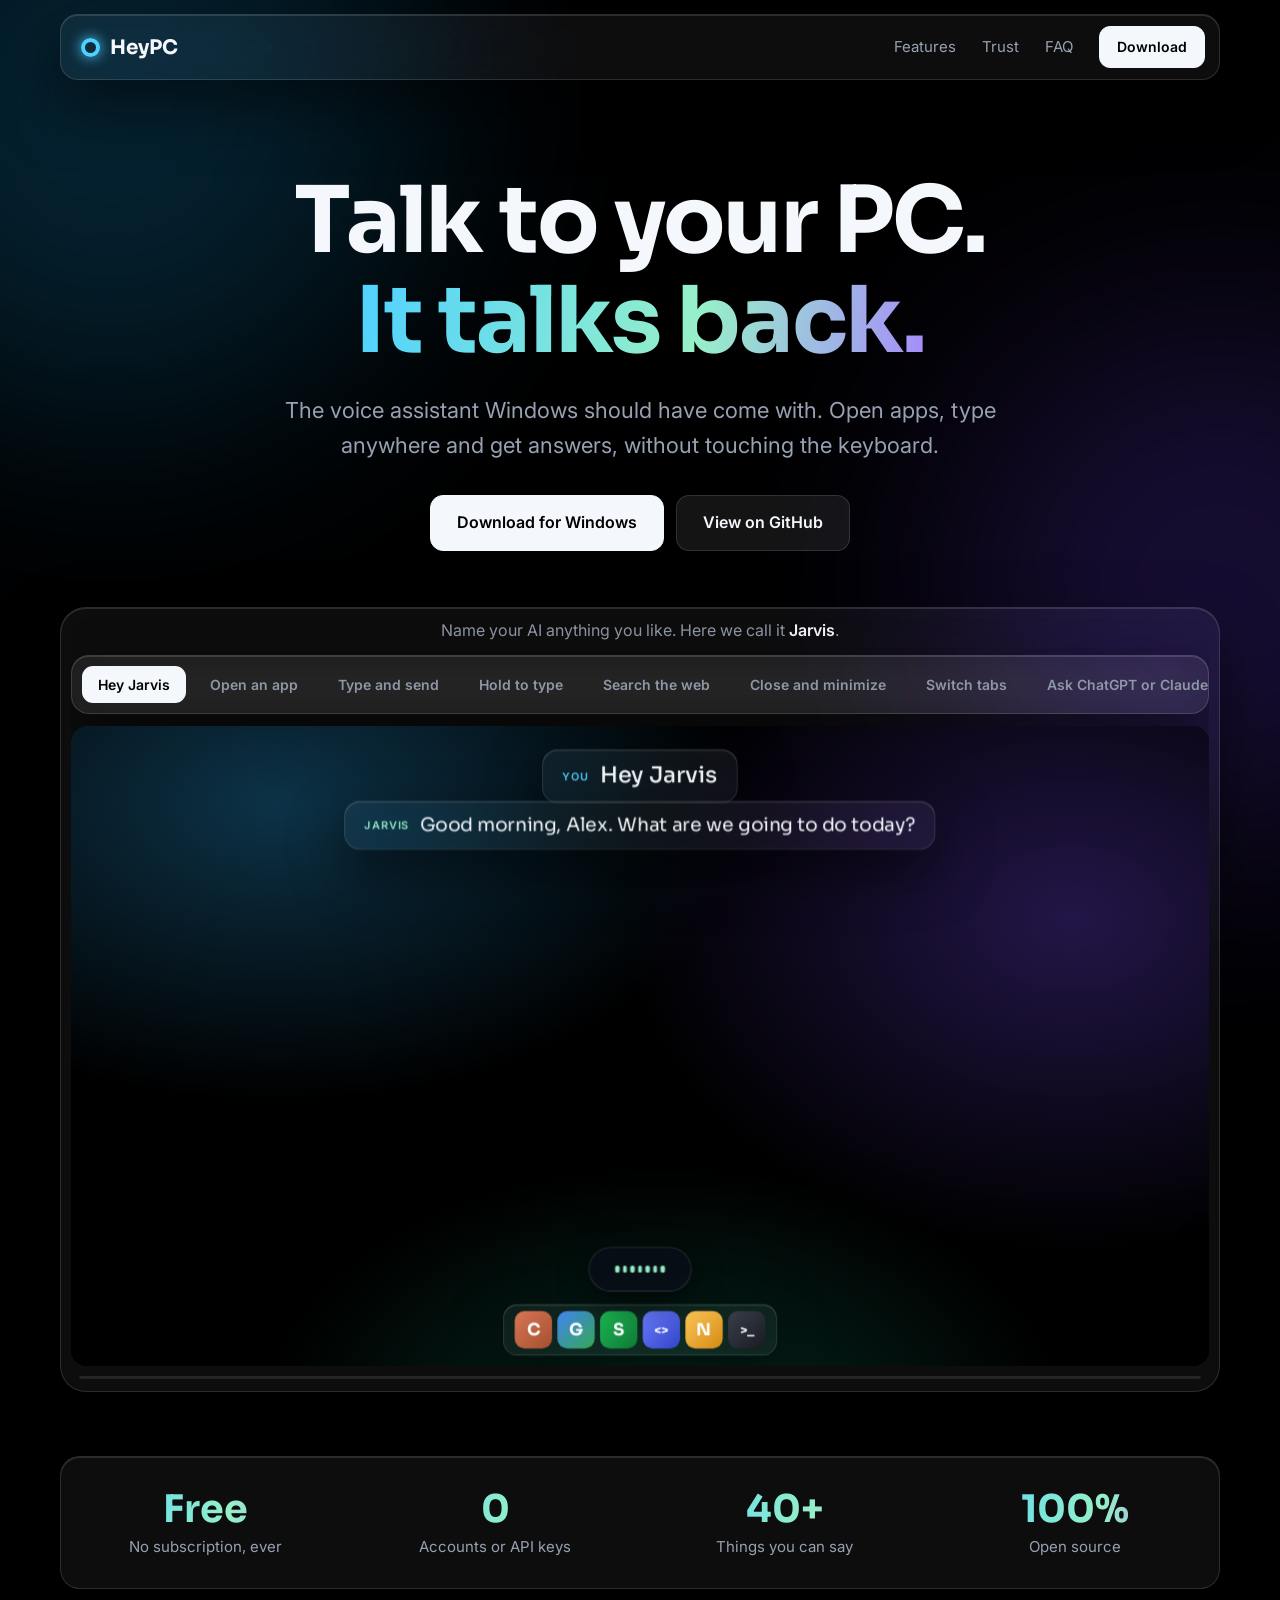
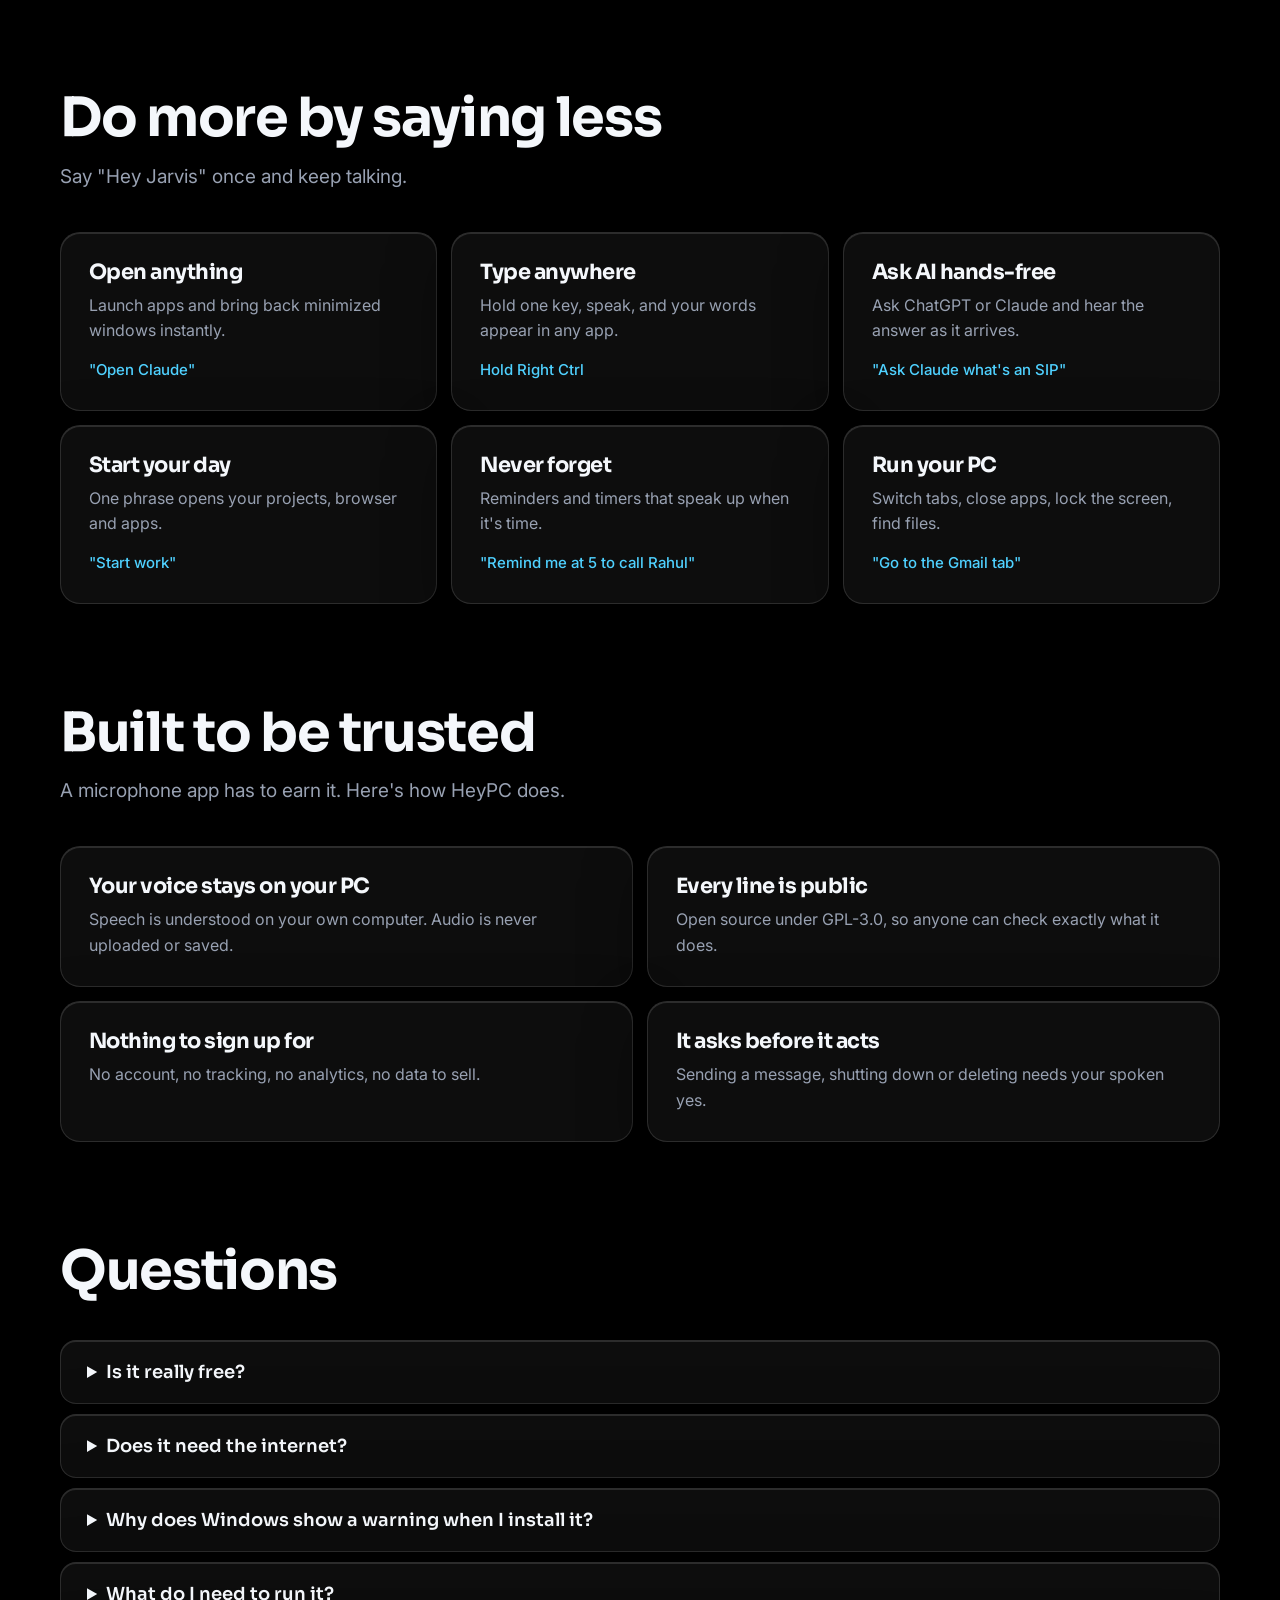
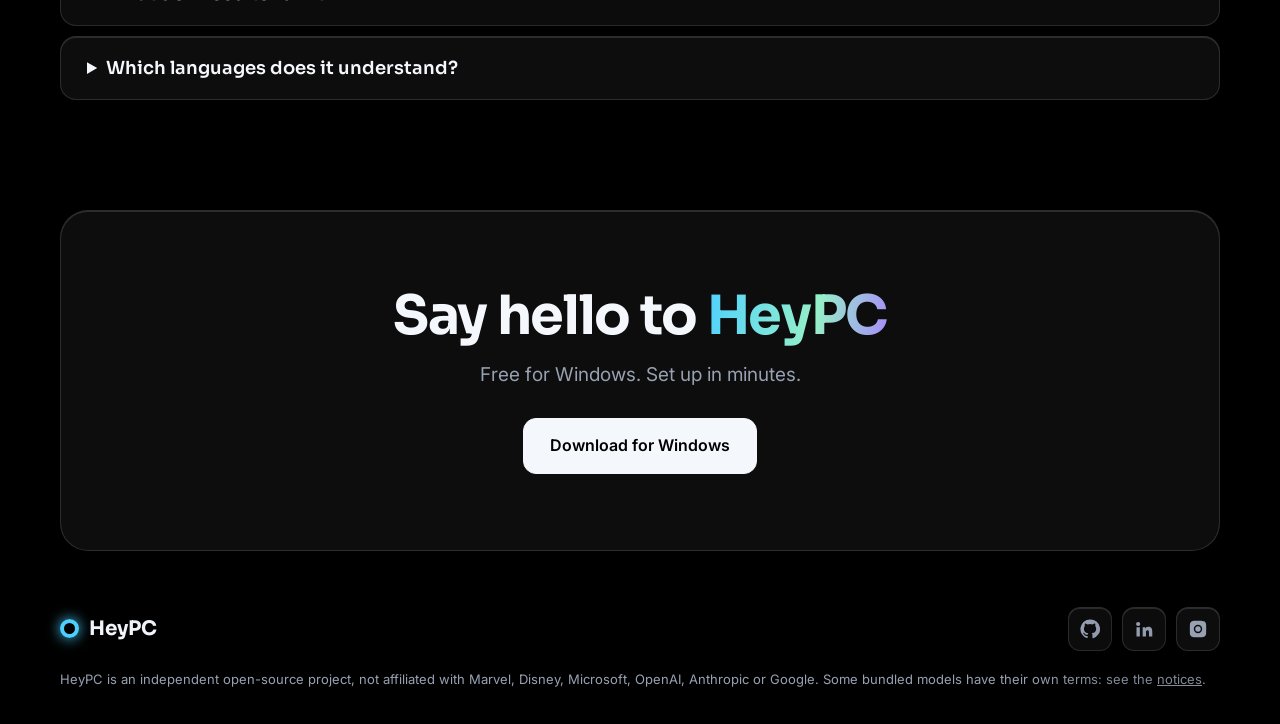
==== commit ac32fd94: "Show the smaller installer size and its SHA-256 Co-Authored-By: Claude Opus 5.5 <noreply@anthropic.c" ====
--- a/index.html
+++ b/index.html
@@ -71,7 +71,7 @@
     <details class="glass"><summary>Is it really free?</summary><p>Yes. There's no paid plan, no trial and no API key to buy.</p></details>
     <details class="glass"><summary>Does it need the internet?</summary><p>Understanding your voice works offline. The natural voices are online and send only the sentence HeyPC is about to say to Microsoft's read-aloud service. You can pick an offline voice in Settings. Web search and ChatGPT or Claude need the internet too.</p></details>
     <details class="glass"><summary>Why does Windows show a warning when I install it?</summary><p>The installer isn't code-signed, because signing certificates cost money. Choose More info, then Run anyway. The full source code is on GitHub if you'd like to check it first.</p></details>
-    <details class="glass"><summary>What do I need to run it?</summary><p>Windows 11 and a microphone. It's about 700 MB because the speech models come included. 8 GB of RAM is recommended.</p></details>
+    <details class="glass"><summary>What do I need to run it?</summary><p>Windows 11 and a microphone. The installer is 108 MB. The first time you open HeyPC, it downloads its speech model to your PC once, up to 745 MB, so you'll need internet for that step. 8 GB of RAM is recommended.</p></details>
     <details class="glass"><summary>Which languages does it understand?</summary><p>English for now.</p></details>
   </section>
 
